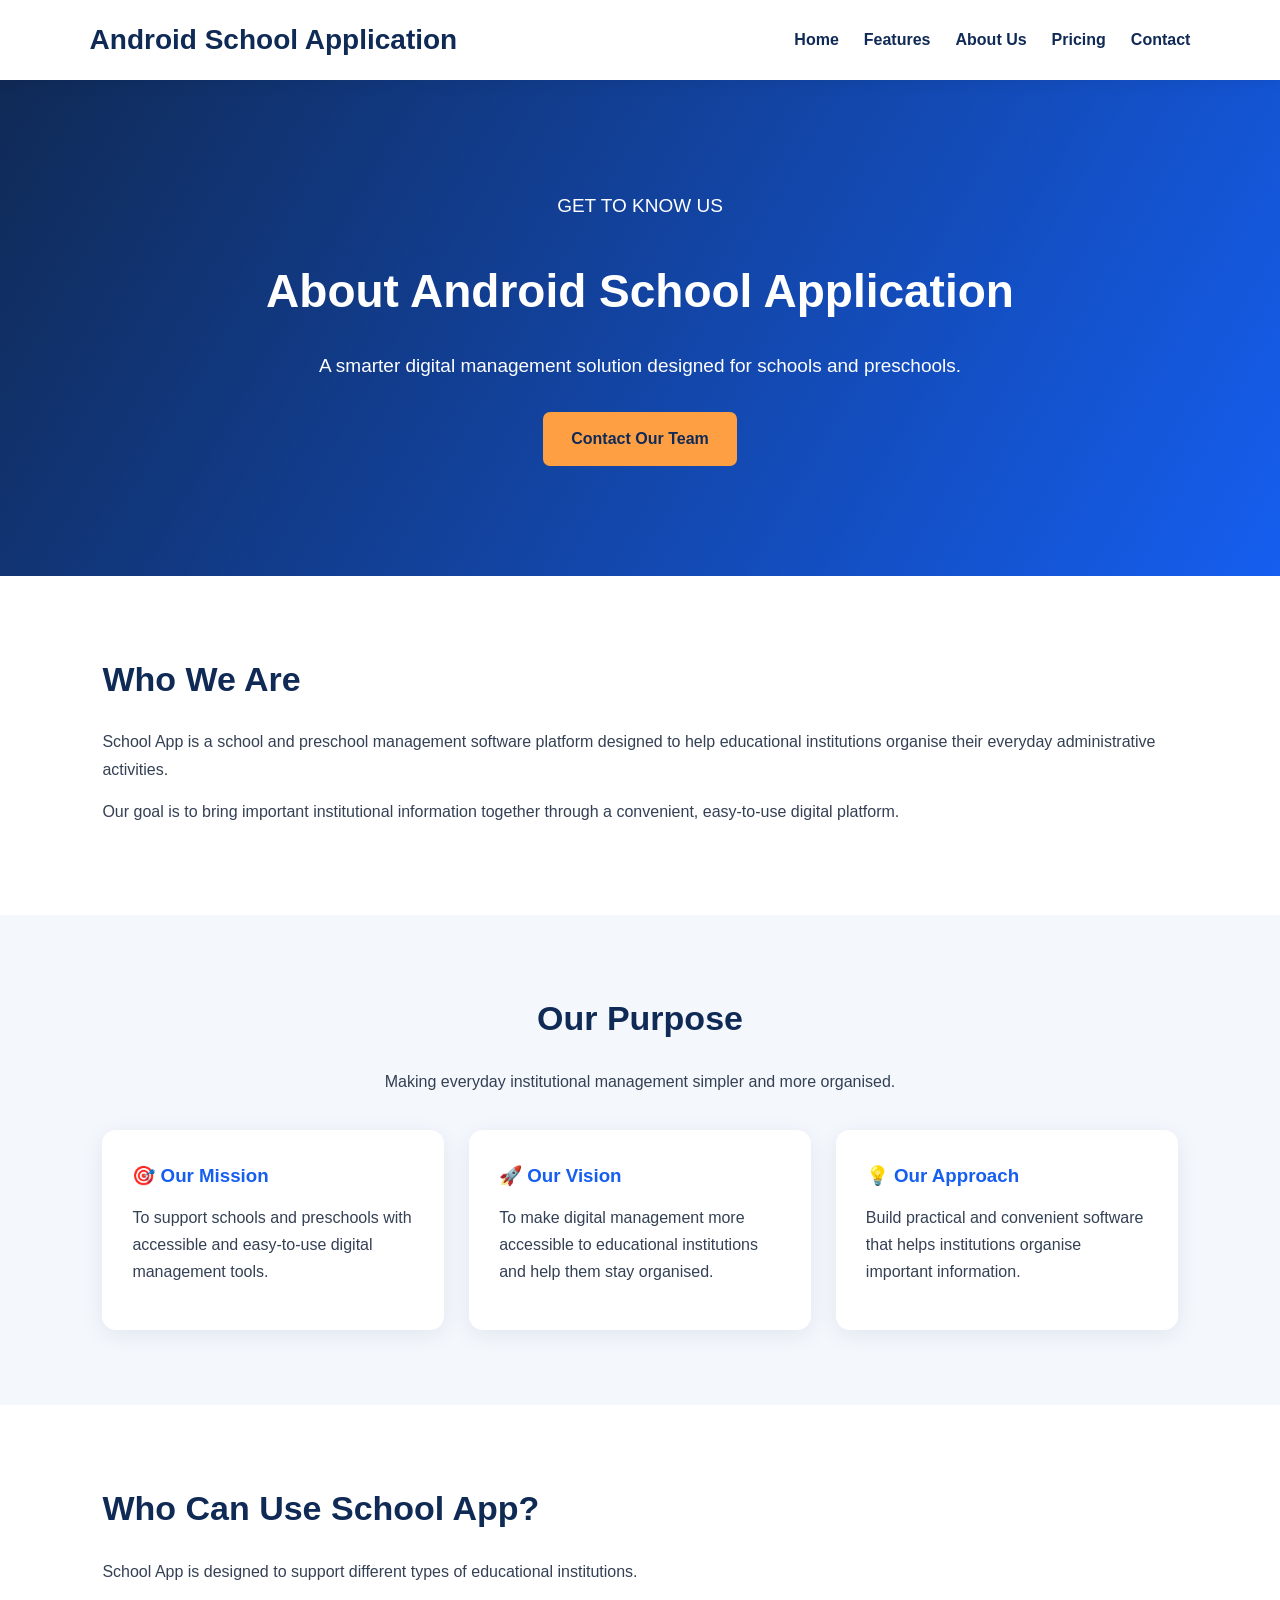
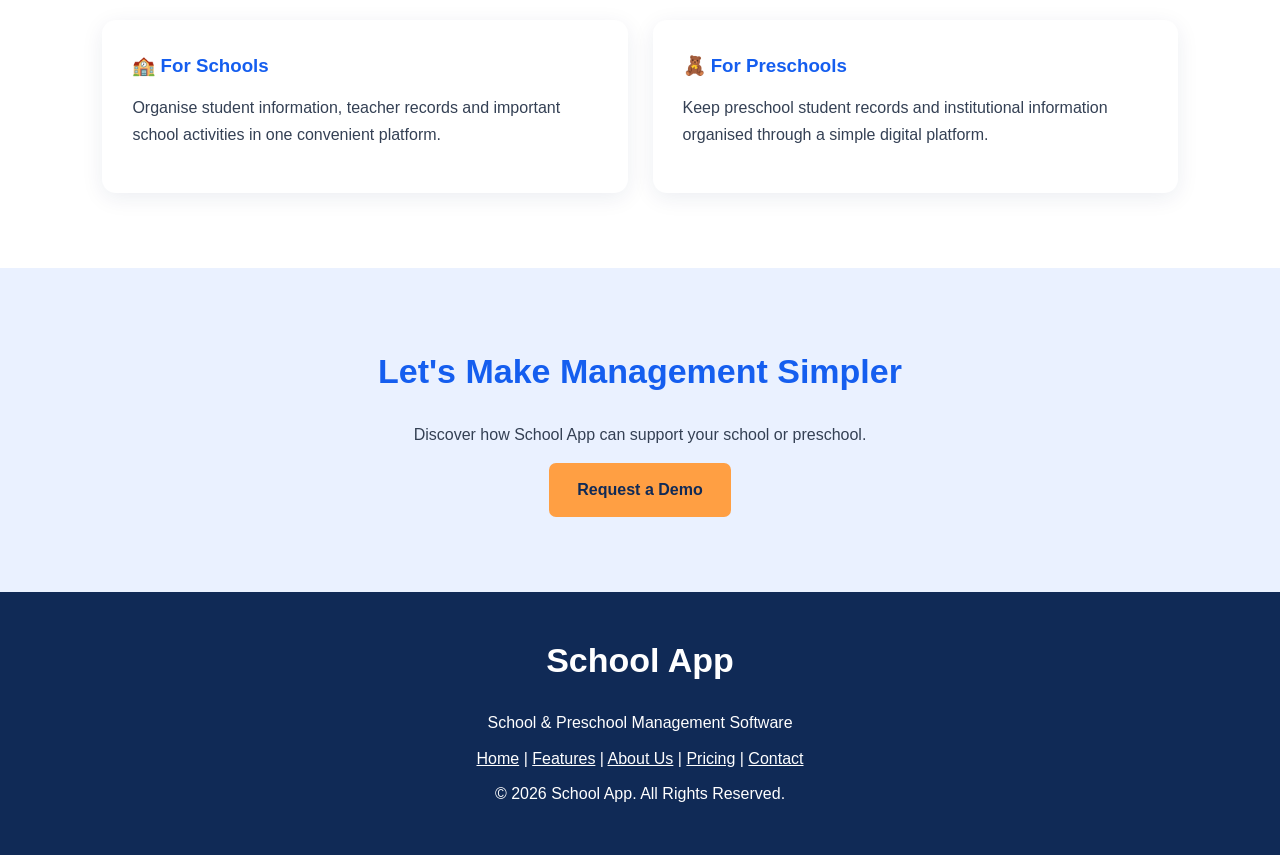
==== about.html @ 09b70927 "Add files via upload" ====
<!DOCTYPE html>
<html lang="en">
<head>
    <meta charset="UTF-8">
    <meta name="viewport" content="width=device-width, initial-scale=1.0">

    <title>About Us | Android School Application</title>

    <meta name="description" content="Learn about School App, a school and preschool management software platform.">

    <link rel="stylesheet" href="style.css">
</head>

<body>

<header>
    <h1> Android School Application</h1>

    <nav>
        <a href="index.html">Home</a>
        <a href="features.html">Features</a>
        <a href="about.html">About Us</a>
        <a href="pricing.html">Pricing</a>
        <a href="contact.html">Contact</a>
    </nav>
</header>

<main>

    <!-- HERO SECTION -->
    <section class="hero">
        <div class="container">

            <p style="color: #ffffff !important;">
                GET TO KNOW US
            </p>

            <h2 style="color: #ffffff !important;">
                About Android School Application
            </h2>

            <p style="color: #ffffff !important;">
                A smarter digital management solution
                designed for schools and preschools.
            </p>

            <a href="contact.html" class="btn">Contact Our Team</a>

        </div>
    </section>

    <!-- INTRODUCTION -->
    <section>
        <div class="container">

            <h2>Who We Are</h2>

            <p>
                School App is a school and preschool management
                software platform designed to help educational
                institutions organise their everyday administrative
                activities.
            </p>

            <p>
                Our goal is to bring important institutional
                information together through a convenient,
                easy-to-use digital platform.
            </p>

        </div>
    </section>

    <!-- MISSION AND VISION -->
    <section class="features">
        <div class="container">

            <h2>Our Purpose</h2>

            <p>
                Making everyday institutional management
                simpler and more organised.
            </p>

            <div class="card-container">

                <div class="card">
                    <h3>🎯 Our Mission</h3>

                    <p>
                        To support schools and preschools with
                        accessible and easy-to-use digital
                        management tools.
                    </p>
                </div>

                <div class="card">
                    <h3>🚀 Our Vision</h3>

                    <p>
                        To make digital management more accessible
                        to educational institutions and help them
                        stay organised.
                    </p>
                </div>

                <div class="card">
                    <h3>💡 Our Approach</h3>

                    <p>
                        Build practical and convenient software
                        that helps institutions organise
                        important information.
                    </p>
                </div>

            </div>

        </div>
    </section>

    <!-- WHO WE SERVE -->
    <section>
        <div class="container">

            <h2>Who Can Use School App?</h2>

            <p>
                School App is designed to support different
                types of educational institutions.
            </p>

            <div class="card-container">

                <div class="card">
                    <h3>🏫 For Schools</h3>

                    <p>
                        Organise student information, teacher
                        records and important school activities
                        in one convenient platform.
                    </p>
                </div>

                <div class="card">
                    <h3>🧸 For Preschools</h3>

                    <p>
                        Keep preschool student records and
                        institutional information organised
                        through a simple digital platform.
                    </p>
                </div>

            </div>

        </div>
    </section>

    <!-- CALL TO ACTION -->
    <section class="highlight">
        <div class="container">

            <h2>Let's Make Management Simpler</h2>

            <p>
                Discover how School App can support
                your school or preschool.
            </p>

            <a href="contact.html" class="btn">Request a Demo</a>

        </div>
    </section>

</main>

<!-- FOOTER -->
<footer>
    <h2 style="color: #ffffff;">School App</h2>

    <p>School & Preschool Management Software</p>

    <p>
        <a href="index.html" style="color: white;">Home</a> |
        <a href="features.html" style="color: white;">Features</a> |
        <a href="about.html" style="color: white;">About Us</a> |
        <a href="pricing.html" style="color: white;">Pricing</a> |
        <a href="contact.html" style="color: white;">Contact</a>
    </p>

    <p>© 2026 School App. All Rights Reserved.</p>
</footer>

</body>
</html>
---- style.css ----
/* SCHOOL APP - Professional Website Design */

:root {
    --primary: #155eef;
    --dark: #102a56;
    --light: #f4f7fc;
    --text: #344054;
    --white: #ffffff;
    --orange: #ff9f43;
}

* {
    margin: 0;
    padding: 0;
    box-sizing: border-box;
}

body {
    font-family: "Segoe UI", Arial, sans-serif;
    background: var(--white);
    color: var(--text);
    line-height: 1.7;
}

header {
    background: var(--white);
    padding: 16px 7%;
    display: flex;
    justify-content: space-between;
    align-items: center;
    flex-wrap: wrap;
    box-shadow: 0 3px 15px rgba(0,0,0,0.06);
    position: sticky;
    top: 0;
    z-index: 100;
}

header h1 {
    color: var(--dark);
    font-size: 28px;
    font-weight: 800;
}

nav {
    display: flex;
    gap: 25px;
    align-items: center;
    flex-wrap: wrap;
}

nav a {
    color: var(--dark);
    text-decoration: none;
    font-weight: 600;
    transition: 0.3s;
}

nav a:hover {
    color: var(--primary);
}

section {
    padding: 75px 8%;
}

h2 {
    color: var(--dark);
    font-size: 34px;
    margin-bottom: 20px;
}

p {
    margin-bottom: 15px;
}

.hero {
    background: linear-gradient(120deg, #102a56, #155eef);
    color: white;
    text-align: center;
    padding: 110px 8%;
}

.hero h2 {
    color: white;
    font-size: 46px;
    max-width: 850px;
    margin: 0 auto 20px;
}

.hero p {
    font-size: 19px;
    max-width: 750px;
    margin: 0 auto 30px;
}

.btn, button {
    display: inline-block;
    background: var(--orange);
    color: #102a56;
    padding: 13px 28px;
    border: none;
    border-radius: 7px;
    text-decoration: none;
    font-weight: 700;
    cursor: pointer;
    transition: 0.3s;
}

.btn:hover, button:hover {
    background: white;
    transform: translateY(-2px);
}

.container {
    max-width: 1150px;
    margin: auto;
}

.features {
    background: var(--light);
    text-align: center;
}

.card-container {
    display: grid;
    grid-template-columns: repeat(auto-fit, minmax(230px, 1fr));
    gap: 25px;
    margin-top: 35px;
}

.card {
    background: white;
    padding: 30px;
    border-radius: 14px;
    box-shadow: 0 5px 22px rgba(16,42,86,0.08);
    transition: 0.3s;
    text-align: left;
}

.card:hover {
    transform: translateY(-6px);
    box-shadow: 0 12px 28px rgba(16,42,86,0.13);
}

.card h3 {
    color: var(--primary);
    margin-bottom: 12px;
}

.highlight {
    background: #eaf1ff;
    text-align: center;
}

.highlight h2 {
    color: var(--primary);
}

form {
    max-width: 650px;
    margin: 30px auto;
    display: grid;
    gap: 15px;
}

input, textarea, select {
    width: 100%;
    padding: 14px;
    border: 1px solid #d0d5dd;
    border-radius: 7px;
    font: inherit;
}

textarea {
    min-height: 130px;
}

footer {
    background: var(--dark);
    color: white;
    padding: 40px 8%;
    text-align: center;
}

footer p {
    margin: 8px 0;
}

@media (max-width: 700px) {
    header {
        justify-content: center;
        gap: 15px;
    }

    nav {
        justify-content: center;
        gap: 12px 18px;
    }

    .hero {
        padding: 75px 6%;
    }

    .hero h2 {
        font-size: 32px;
    }

    section {
        padding: 50px 6%;
    }

    h2 {
        font-size: 28px;
    }
}




/* FEATURES PAGE HEADING */
body.features-page .hero h2 {
    color: #102a56 !important;
}

/* FEATURES PAGE PARAGRAPH */
body.features-page .hero p {
    color: #344054;
}

/* HOMEPAGE HERO HEADING */
body.features-page .hero h2 {
    color: #ffffff !important;
}
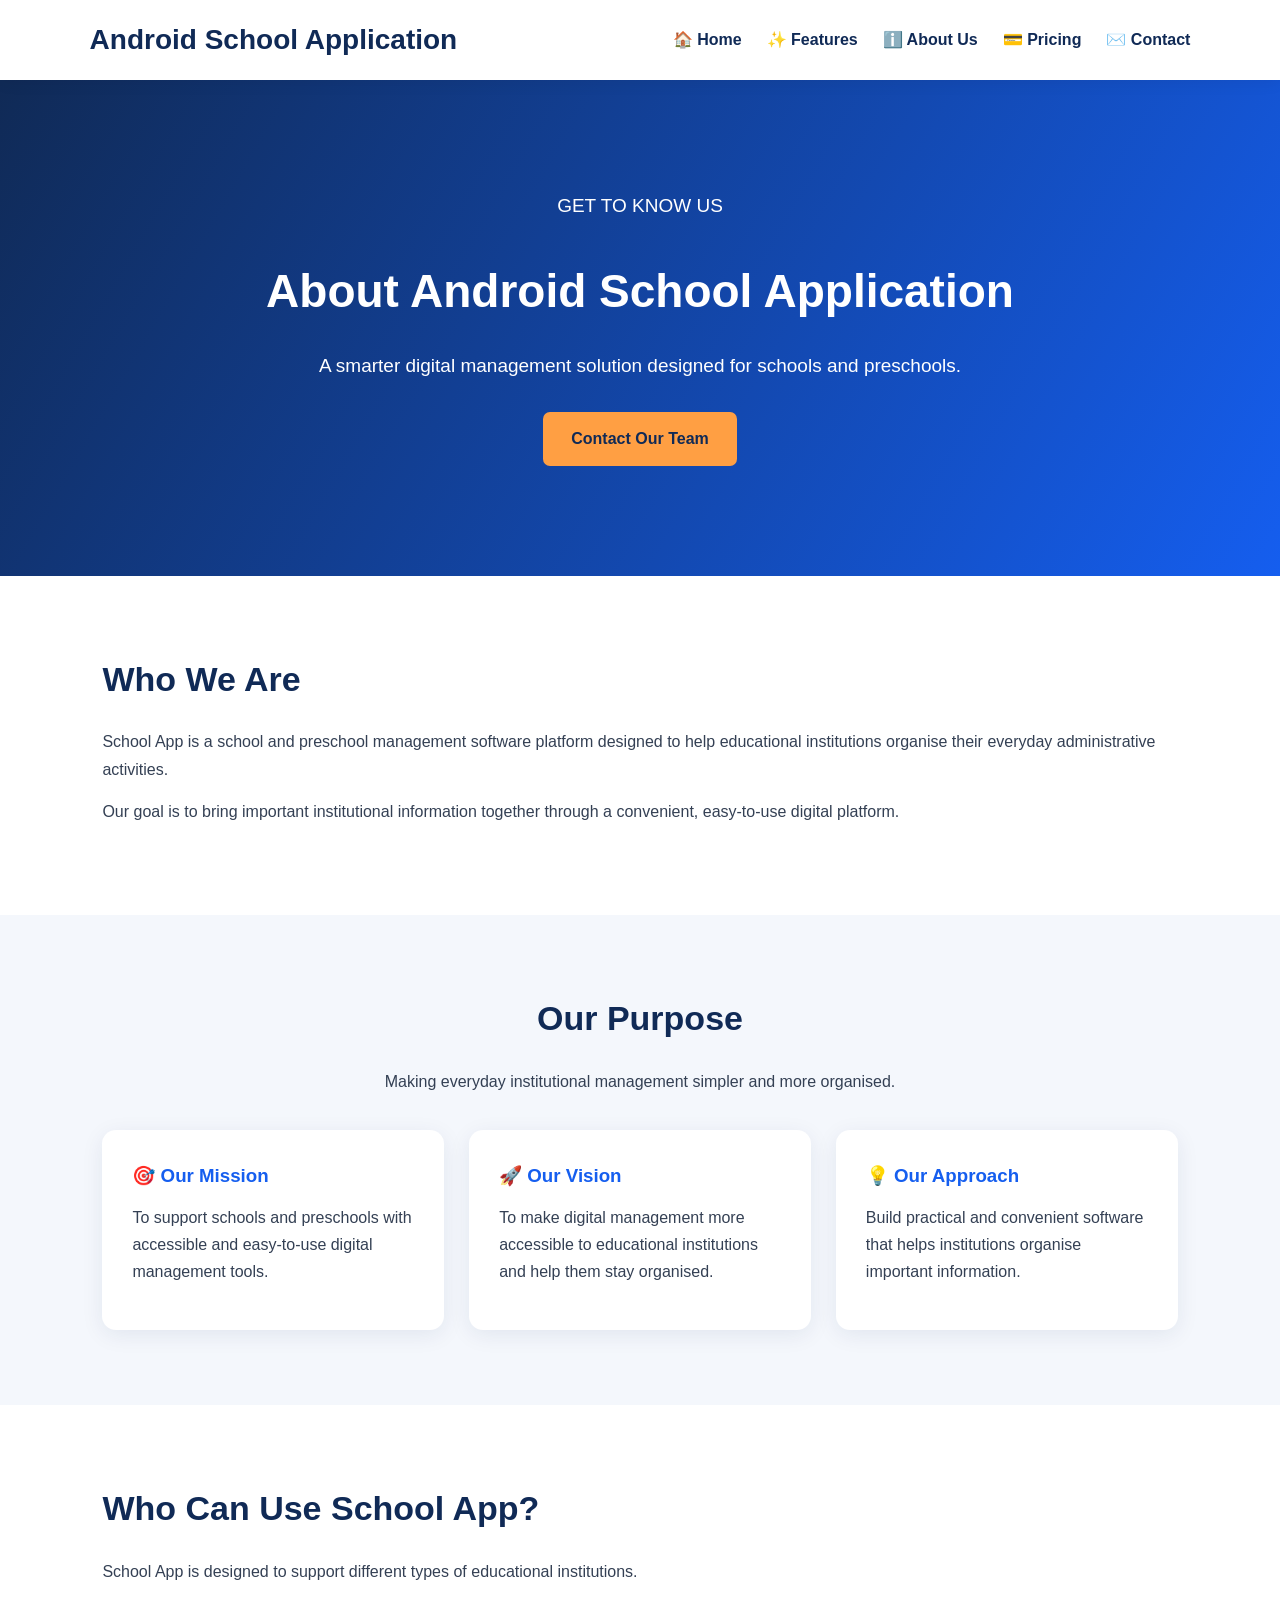
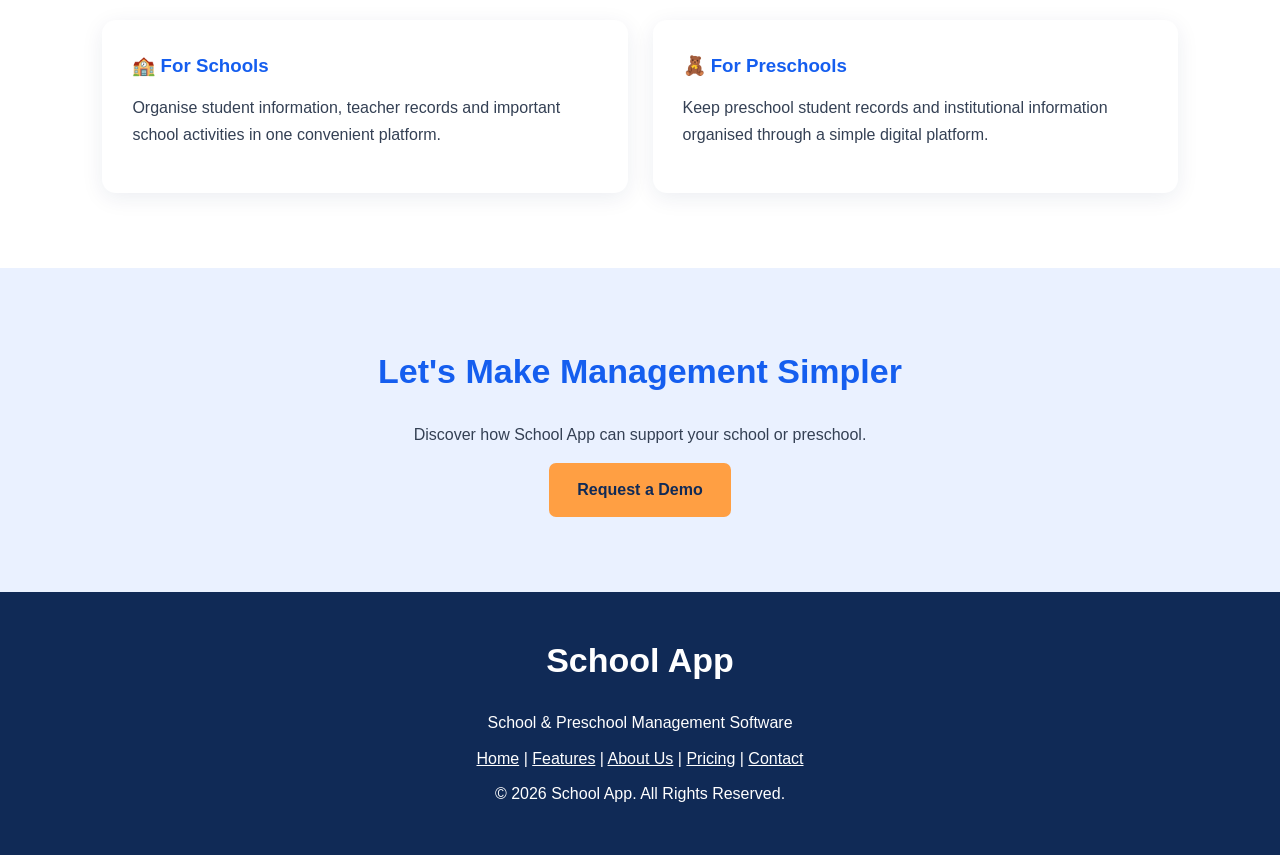
==== commit 74391b8a: "Add files via upload" ====
--- a/about.html
+++ b/about.html
@@ -16,14 +16,13 @@
 
 <header>
     <h1> Android School Application</h1>
-
-    <nav>
-        <a href="index.html">Home</a>
-        <a href="features.html">Features</a>
-        <a href="about.html">About Us</a>
-        <a href="pricing.html">Pricing</a>
-        <a href="contact.html">Contact</a>
-    </nav>
+<nav>
+    <a href="index.html"><span class="nav-icon">🏠</span> Home</a>
+    <a href="features.html"><span class="nav-icon">✨</span> Features</a>
+    <a href="about.html"><span class="nav-icon">ℹ️</span> About Us</a>
+    <a href="pricing.html"><span class="nav-icon">💳</span> Pricing</a>
+    <a href="contact.html"><span class="nav-icon">✉️</span> Contact</a>
+</nav>
 </header>
 
 <main>
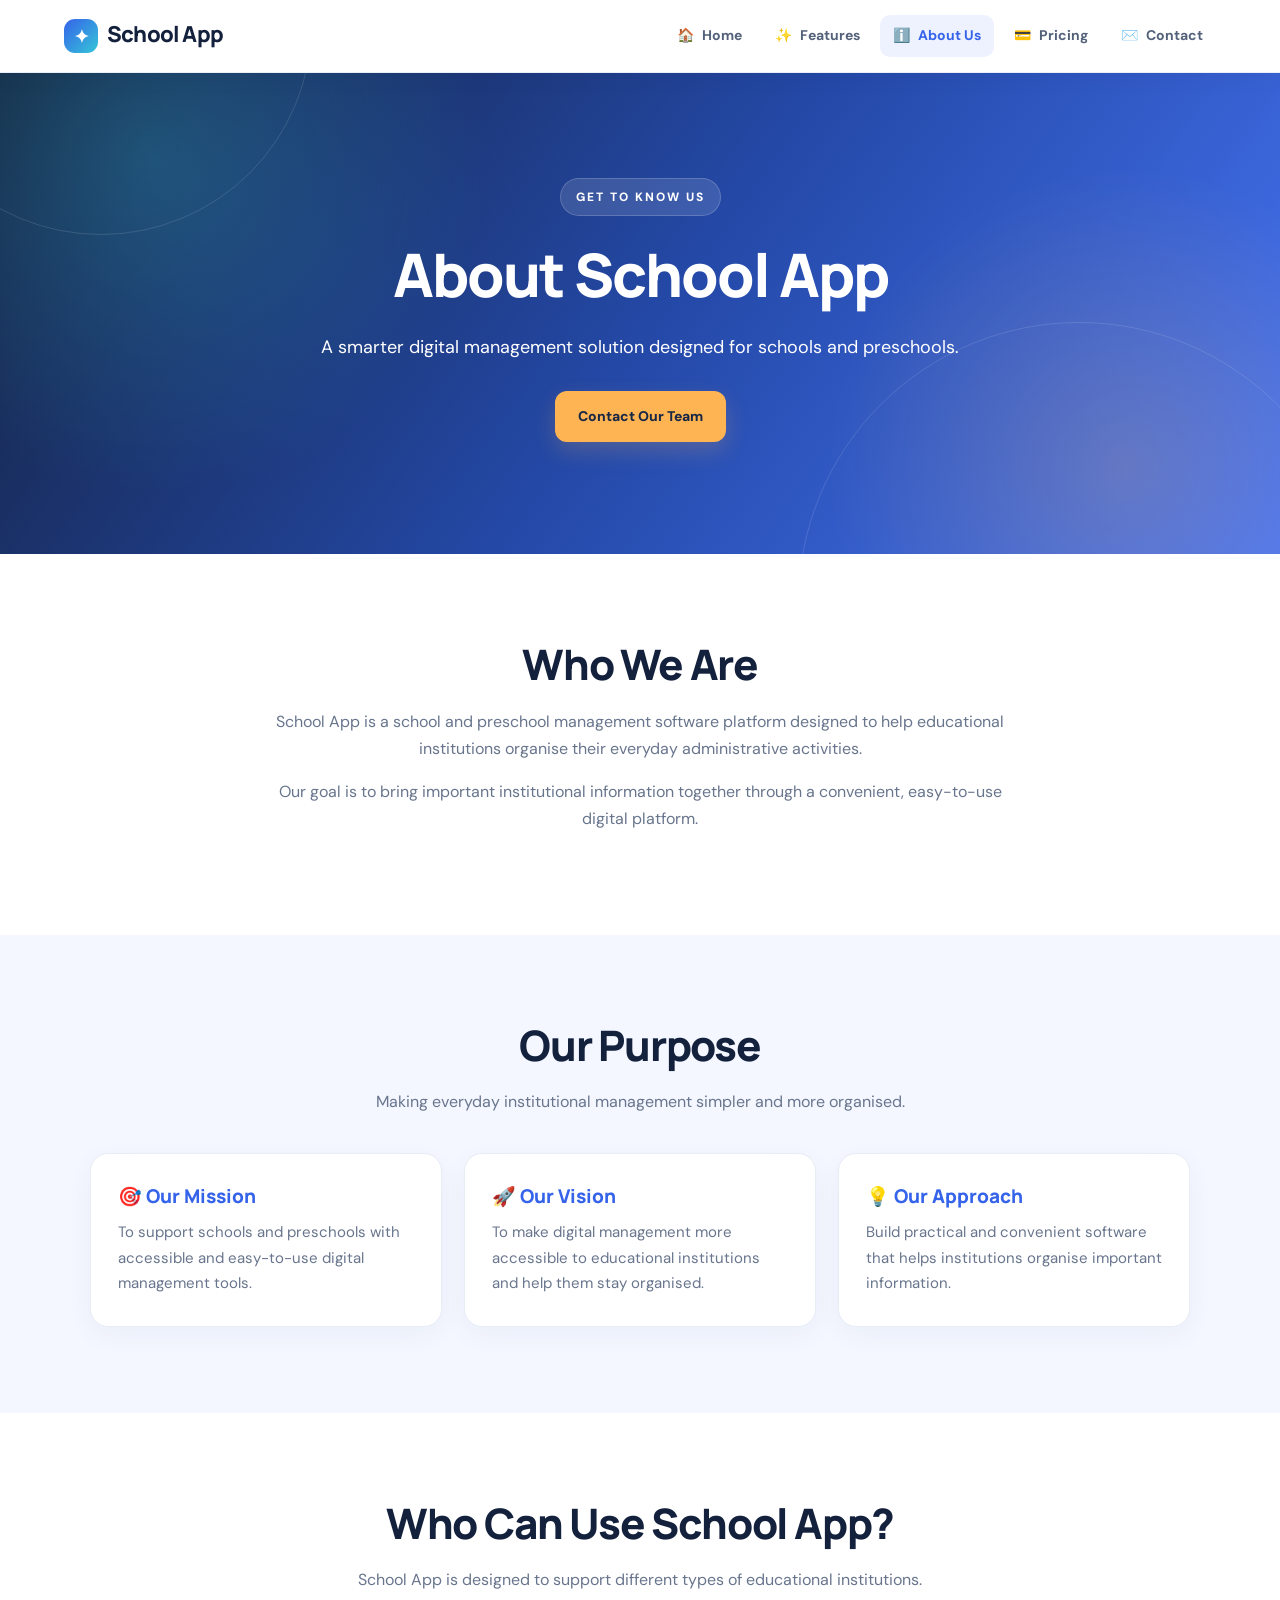
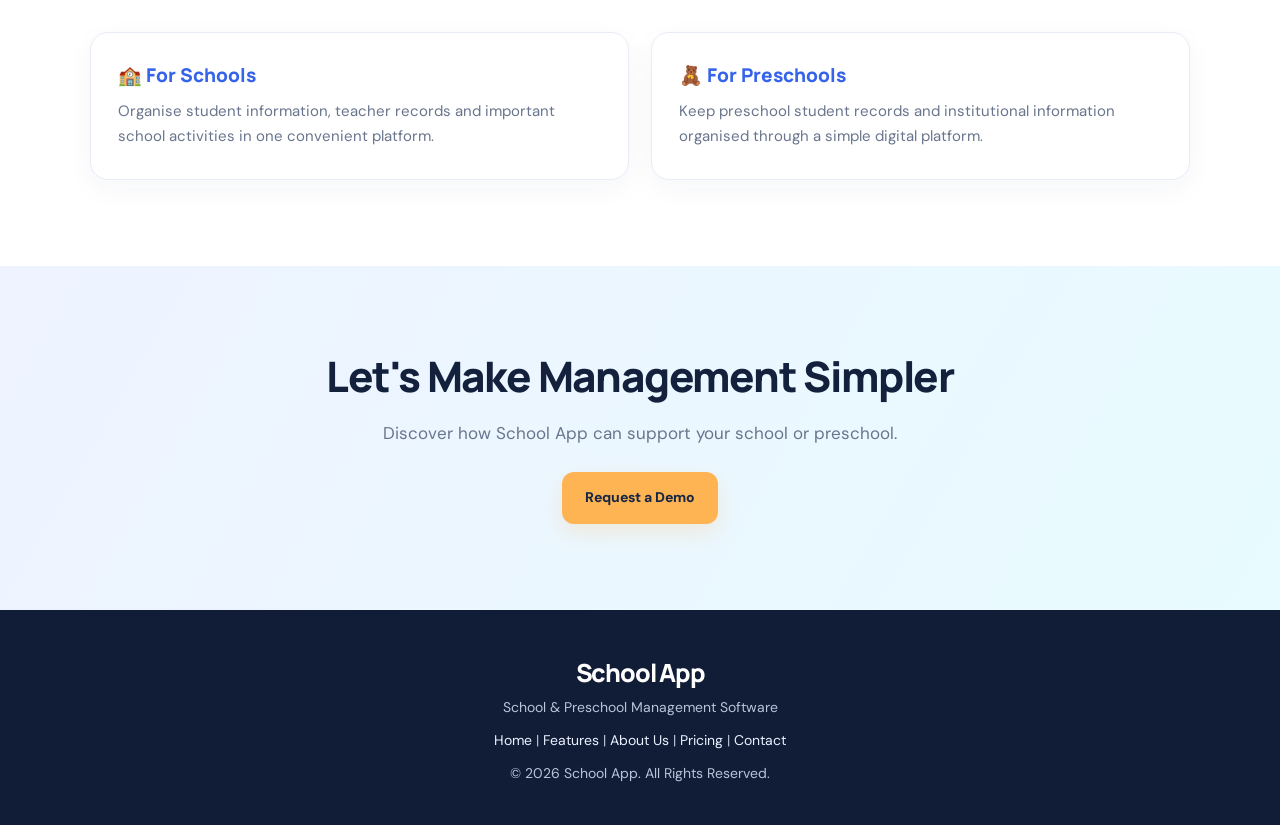
==== commit 6c123ba2: "Add files via upload" ====
--- a/about.html
+++ b/about.html
@@ -1,196 +1,212 @@
-
-<!DOCTYPE html>
-<html lang="en">
-<head>
-    <meta charset="UTF-8">
-    <meta name="viewport" content="width=device-width, initial-scale=1.0">
-
-    <title>About Us | Android School Application</title>
-
-    <meta name="description" content="Learn about School App, a school and preschool management software platform.">
-
-    <link rel="stylesheet" href="style.css">
-</head>
-
-<body>
-
-<header>
-    <h1> Android School Application</h1>
-<nav>
-    <a href="index.html"><span class="nav-icon">🏠</span> Home</a>
-    <a href="features.html"><span class="nav-icon">✨</span> Features</a>
-    <a href="about.html"><span class="nav-icon">ℹ️</span> About Us</a>
-    <a href="pricing.html"><span class="nav-icon">💳</span> Pricing</a>
-    <a href="contact.html"><span class="nav-icon">✉️</span> Contact</a>
-</nav>
-</header>
-
-<main>
-
-    <!-- HERO SECTION -->
-    <section class="hero">
-        <div class="container">
-
-            <p style="color: #ffffff !important;">
-                GET TO KNOW US
-            </p>
-
-            <h2 style="color: #ffffff !important;">
-                About Android School Application
-            </h2>
-
-            <p style="color: #ffffff !important;">
-                A smarter digital management solution
-                designed for schools and preschools.
-            </p>
-
-            <a href="contact.html" class="btn">Contact Our Team</a>
-
-        </div>
-    </section>
-
-    <!-- INTRODUCTION -->
-    <section>
-        <div class="container">
-
-            <h2>Who We Are</h2>
-
-            <p>
-                School App is a school and preschool management
-                software platform designed to help educational
-                institutions organise their everyday administrative
-                activities.
-            </p>
-
-            <p>
-                Our goal is to bring important institutional
-                information together through a convenient,
-                easy-to-use digital platform.
-            </p>
-
-        </div>
-    </section>
-
-    <!-- MISSION AND VISION -->
-    <section class="features">
-        <div class="container">
-
-            <h2>Our Purpose</h2>
-
-            <p>
-                Making everyday institutional management
-                simpler and more organised.
-            </p>
-
-            <div class="card-container">
-
-                <div class="card">
-                    <h3>🎯 Our Mission</h3>
-
-                    <p>
-                        To support schools and preschools with
-                        accessible and easy-to-use digital
-                        management tools.
-                    </p>
-                </div>
-
-                <div class="card">
-                    <h3>🚀 Our Vision</h3>
-
-                    <p>
-                        To make digital management more accessible
-                        to educational institutions and help them
-                        stay organised.
-                    </p>
-                </div>
-
-                <div class="card">
-                    <h3>💡 Our Approach</h3>
-
-                    <p>
-                        Build practical and convenient software
-                        that helps institutions organise
-                        important information.
-                    </p>
-                </div>
-
-            </div>
-
-        </div>
-    </section>
-
-    <!-- WHO WE SERVE -->
-    <section>
-        <div class="container">
-
-            <h2>Who Can Use School App?</h2>
-
-            <p>
-                School App is designed to support different
-                types of educational institutions.
-            </p>
-
-            <div class="card-container">
-
-                <div class="card">
-                    <h3>🏫 For Schools</h3>
-
-                    <p>
-                        Organise student information, teacher
-                        records and important school activities
-                        in one convenient platform.
-                    </p>
-                </div>
-
-                <div class="card">
-                    <h3>🧸 For Preschools</h3>
-
-                    <p>
-                        Keep preschool student records and
-                        institutional information organised
-                        through a simple digital platform.
-                    </p>
-                </div>
-
-            </div>
-
-        </div>
-    </section>
-
-    <!-- CALL TO ACTION -->
-    <section class="highlight">
-        <div class="container">
-
-            <h2>Let's Make Management Simpler</h2>
-
-            <p>
-                Discover how School App can support
-                your school or preschool.
-            </p>
-
-            <a href="contact.html" class="btn">Request a Demo</a>
-
-        </div>
-    </section>
-
-</main>
-
-<!-- FOOTER -->
-<footer>
-    <h2 style="color: #ffffff;">School App</h2>
-
-    <p>School & Preschool Management Software</p>
-
-    <p>
-        <a href="index.html" style="color: white;">Home</a> |
-        <a href="features.html" style="color: white;">Features</a> |
-        <a href="about.html" style="color: white;">About Us</a> |
-        <a href="pricing.html" style="color: white;">Pricing</a> |
-        <a href="contact.html" style="color: white;">Contact</a>
-    </p>
-
-    <p>© 2026 School App. All Rights Reserved.</p>
-</footer>
-
-</body>
-</html>
+
+<!DOCTYPE html>
+<html lang="en">
+<head>
+    <meta charset="UTF-8">
+    <meta name="viewport" content="width=device-width, initial-scale=1.0">
+
+    <title>About Us | School App</title>
+
+    <meta name="description" content="Learn about School App, a school and preschool management software platform.">
+
+    <link rel="stylesheet" href="style.css">
+</head>
+
+<body>
+
+<header>
+    <h1>School App</h1>
+<nav>
+    <a href="index.html"><span class="nav-icon">🏠</span> Home</a>
+    <a href="features.html"><span class="nav-icon">✨</span> Features</a>
+    <a href="about.html"><span class="nav-icon">ℹ️</span> About Us</a>
+    <a href="pricing.html"><span class="nav-icon">💳</span> Pricing</a>
+    <a href="contact.html"><span class="nav-icon">✉️</span> Contact</a>
+</nav>
+</header>
+
+<main>
+
+    <!-- HERO SECTION -->
+    <section class="hero">
+        <div class="container">
+
+            <p style="color: #ffffff !important;">
+                GET TO KNOW US
+            </p>
+
+            <h2 style="color: #ffffff !important;">
+                About School App
+            </h2>
+
+            <p style="color: #ffffff !important;">
+                A smarter digital management solution
+                designed for schools and preschools.
+            </p>
+
+            <a href="contact.html" class="btn">Contact Our Team</a>
+
+        </div>
+    </section>
+
+    <!-- INTRODUCTION -->
+    <section>
+        <div class="container">
+
+            <h2>Who We Are</h2>
+
+            <p>
+                School App is a school and preschool management
+                software platform designed to help educational
+                institutions organise their everyday administrative
+                activities.
+            </p>
+
+            <p>
+                Our goal is to bring important institutional
+                information together through a convenient,
+                easy-to-use digital platform.
+            </p>
+
+        </div>
+    </section>
+
+    <!-- MISSION AND VISION -->
+    <section class="features">
+        <div class="container">
+
+            <h2>Our Purpose</h2>
+
+            <p>
+                Making everyday institutional management
+                simpler and more organised.
+            </p>
+
+            <div class="card-container">
+
+                <div class="card">
+                    <h3>🎯 Our Mission</h3>
+
+                    <p>
+                        To support schools and preschools with
+                        accessible and easy-to-use digital
+                        management tools.
+                    </p>
+                </div>
+
+                <div class="card">
+                    <h3>🚀 Our Vision</h3>
+
+                    <p>
+                        To make digital management more accessible
+                        to educational institutions and help them
+                        stay organised.
+                    </p>
+                </div>
+
+                <div class="card">
+                    <h3>💡 Our Approach</h3>
+
+                    <p>
+                        Build practical and convenient software
+                        that helps institutions organise
+                        important information.
+                    </p>
+                </div>
+
+            </div>
+
+        </div>
+    </section>
+
+    <!-- WHO WE SERVE -->
+    <section>
+        <div class="container">
+
+            <h2>Who Can Use School App?</h2>
+
+            <p>
+                School App is designed to support different
+                types of educational institutions.
+            </p>
+
+            <div class="card-container">
+
+                <div class="card">
+                    <h3>🏫 For Schools</h3>
+
+                    <p>
+                        Organise student information, teacher
+                        records and important school activities
+                        in one convenient platform.
+                    </p>
+                </div>
+
+                <div class="card">
+                    <h3>🧸 For Preschools</h3>
+
+                    <p>
+                        Keep preschool student records and
+                        institutional information organised
+                        through a simple digital platform.
+                    </p>
+                </div>
+
+            </div>
+
+        </div>
+    </section>
+
+    <!-- CALL TO ACTION -->
+    <section class="highlight">
+        <div class="container">
+
+            <h2>Let's Make Management Simpler</h2>
+
+            <p>
+                Discover how School App can support
+                your school or preschool.
+            </p>
+
+            <a href="contact.html" class="btn">Request a Demo</a>
+
+        </div>
+    </section>
+
+</main>
+
+<!-- FOOTER -->
+<footer>
+    <h2 style="color: #ffffff;">School App</h2>
+
+    <p>School & Preschool Management Software</p>
+
+    <p>
+        <a href="index.html" style="color: white;">Home</a> |
+        <a href="features.html" style="color: white;">Features</a> |
+        <a href="about.html" style="color: white;">About Us</a> |
+        <a href="pricing.html" style="color: white;">Pricing</a> |
+        <a href="contact.html" style="color: white;">Contact</a>
+    </p>
+
+    <p>© 2026 School App. All Rights Reserved.</p>
+</footer>
+
+
+<script>
+// Highlight the current page and gently reveal content as visitors scroll.
+document.querySelectorAll('nav a').forEach(link => {
+  if (link.getAttribute('href') === location.pathname.split('/').pop()) link.classList.add('active');
+});
+const revealItems = document.querySelectorAll('main section, .card');
+revealItems.forEach(item => item.classList.add('reveal'));
+if ('IntersectionObserver' in window) {
+  const observer = new IntersectionObserver(entries => {
+    entries.forEach(entry => { if (entry.isIntersecting) { entry.target.classList.add('visible'); observer.unobserve(entry.target); } });
+  }, { threshold: 0.08 });
+  revealItems.forEach(item => observer.observe(item));
+} else { revealItems.forEach(item => item.classList.add('visible')); }
+</script>
+
+</body>
+</html>
--- a/style.css
+++ b/style.css
@@ -1,234 +1,5 @@
-
-/* SCHOOL APP - Professional Website Design */
-
-:root {
-    --primary: #155eef;
-    --dark: #102a56;
-    --light: #f4f7fc;
-    --text: #344054;
-    --white: #ffffff;
-    --orange: #ff9f43;
-}
-
-* {
-    margin: 0;
-    padding: 0;
-    box-sizing: border-box;
-}
-
-body {
-    font-family: "Segoe UI", Arial, sans-serif;
-    background: var(--white);
-    color: var(--text);
-    line-height: 1.7;
-}
-
-header {
-    background: var(--white);
-    padding: 16px 7%;
-    display: flex;
-    justify-content: space-between;
-    align-items: center;
-    flex-wrap: wrap;
-    box-shadow: 0 3px 15px rgba(0,0,0,0.06);
-    position: sticky;
-    top: 0;
-    z-index: 100;
-}
-
-header h1 {
-    color: var(--dark);
-    font-size: 28px;
-    font-weight: 800;
-}
-
-nav {
-    display: flex;
-    gap: 25px;
-    align-items: center;
-    flex-wrap: wrap;
-}
-
-nav a {
-    color: var(--dark);
-    text-decoration: none;
-    font-weight: 600;
-    transition: 0.3s;
-}
-
-nav a:hover {
-    color: var(--primary);
-}
-
-section {
-    padding: 75px 8%;
-}
-
-h2 {
-    color: var(--dark);
-    font-size: 34px;
-    margin-bottom: 20px;
-}
-
-p {
-    margin-bottom: 15px;
-}
-
-.hero {
-    background: linear-gradient(120deg, #102a56, #155eef);
-    color: white;
-    text-align: center;
-    padding: 110px 8%;
-}
-
-.hero h2 {
-    color: white;
-    font-size: 46px;
-    max-width: 850px;
-    margin: 0 auto 20px;
-}
-
-.hero p {
-    font-size: 19px;
-    max-width: 750px;
-    margin: 0 auto 30px;
-}
-
-.btn, button {
-    display: inline-block;
-    background: var(--orange);
-    color: #102a56;
-    padding: 13px 28px;
-    border: none;
-    border-radius: 7px;
-    text-decoration: none;
-    font-weight: 700;
-    cursor: pointer;
-    transition: 0.3s;
-}
-
-.btn:hover, button:hover {
-    background: white;
-    transform: translateY(-2px);
-}
-
-.container {
-    max-width: 1150px;
-    margin: auto;
-}
-
-.features {
-    background: var(--light);
-    text-align: center;
-}
-
-.card-container {
-    display: grid;
-    grid-template-columns: repeat(auto-fit, minmax(230px, 1fr));
-    gap: 25px;
-    margin-top: 35px;
-}
-
-.card {
-    background: white;
-    padding: 30px;
-    border-radius: 14px;
-    box-shadow: 0 5px 22px rgba(16,42,86,0.08);
-    transition: 0.3s;
-    text-align: left;
-}
-
-.card:hover {
-    transform: translateY(-6px);
-    box-shadow: 0 12px 28px rgba(16,42,86,0.13);
-}
-
-.card h3 {
-    color: var(--primary);
-    margin-bottom: 12px;
-}
-
-.highlight {
-    background: #eaf1ff;
-    text-align: center;
-}
-
-.highlight h2 {
-    color: var(--primary);
-}
-
-form {
-    max-width: 650px;
-    margin: 30px auto;
-    display: grid;
-    gap: 15px;
-}
-
-input, textarea, select {
-    width: 100%;
-    padding: 14px;
-    border: 1px solid #d0d5dd;
-    border-radius: 7px;
-    font: inherit;
-}
-
-textarea {
-    min-height: 130px;
-}
-
-footer {
-    background: var(--dark);
-    color: white;
-    padding: 40px 8%;
-    text-align: center;
-}
-
-footer p {
-    margin: 8px 0;
-}
-
-@media (max-width: 700px) {
-    header {
-        justify-content: center;
-        gap: 15px;
-    }
-
-    nav {
-        justify-content: center;
-        gap: 12px 18px;
-    }
-
-    .hero {
-        padding: 75px 6%;
-    }
-
-    .hero h2 {
-        font-size: 32px;
-    }
-
-    section {
-        padding: 50px 6%;
-    }
-
-    h2 {
-        font-size: 28px;
-    }
-}
-
-
-
-
-/* FEATURES PAGE HEADING */
-body.features-page .hero h2 {
-    color: #102a56 !important;
-}
-
-/* FEATURES PAGE PARAGRAPH */
-body.features-page .hero p {
-    color: #344054;
-}
-
-/* HOMEPAGE HERO HEADING */
-body.features-page .hero h2 {
-    color: #ffffff !important;
-}
+@import url('https://fonts.googleapis.com/css2?family=DM+Sans:wght@400;500;600;700;800&family=Manrope:wght@500;600;700;800&display=swap');
+:root{--navy:#14213d;--blue:#3563e9;--blue2:#5b7cfa;--cyan:#35c6d8;--ink:#26334d;--muted:#68758d;--pale:#f4f7ff;--line:#e7ecf5;--white:#fff;--orange:#ffb454;--shadow:0 18px 55px rgba(32,57,112,.10)}
+*{margin:0;padding:0;box-sizing:border-box}html{scroll-behavior:smooth}body{font-family:'DM Sans',Arial,sans-serif;color:var(--ink);background:#fff;line-height:1.7;overflow-x:hidden}a{color:inherit}header{position:sticky;top:0;z-index:1000;display:flex;align-items:center;justify-content:space-between;gap:24px;padding:15px max(5%,calc((100% - 1200px)/2));background:rgba(255,255,255,.94);backdrop-filter:blur(16px);border-bottom:1px solid rgba(231,236,245,.85);box-shadow:0 5px 25px rgba(20,33,61,.045)}header h1{font:800 22px 'Manrope',sans-serif;color:var(--navy);letter-spacing:-.8px;white-space:nowrap}header h1:before{content:'✦';display:inline-grid;place-items:center;width:34px;height:34px;margin-right:9px;border-radius:11px;color:white;background:linear-gradient(135deg,var(--blue),var(--cyan));font-size:18px;vertical-align:middle}nav{display:flex;align-items:center;gap:7px;flex-wrap:wrap}nav a{font-size:14px;font-weight:700;text-decoration:none;color:#53617a;padding:9px 13px;border-radius:10px;transition:.25s}nav a:hover,nav a.active{background:#eef2ff;color:var(--blue)}.nav-icon{margin-right:5px}section{padding:86px 7%}.container{max-width:1160px;margin:auto}h2{font:800 clamp(28px,4vw,42px)/1.18 'Manrope',sans-serif;color:var(--navy);letter-spacing:-1.2px;margin-bottom:18px}h3{font:800 19px 'Manrope',sans-serif;color:var(--navy);margin-bottom:11px}p{color:var(--muted);margin-bottom:16px}.hero{position:relative;isolation:isolate;overflow:hidden;text-align:center;color:white;padding:105px 7% 112px;background:radial-gradient(circle at 12% 18%,rgba(53,198,216,.26),transparent 28%),radial-gradient(circle at 88% 82%,rgba(255,180,84,.2),transparent 25%),linear-gradient(125deg,#14213d 0%,#2449a8 52%,#4775f5 100%)}.hero:before,.hero:after{content:'';position:absolute;z-index:-1;border:1px solid rgba(255,255,255,.12);border-radius:50%;width:420px;height:420px}.hero:before{top:-260px;left:-110px}.hero:after{bottom:-330px;right:-80px;width:560px;height:560px}.hero .container{max-width:900px}.hero p{color:rgba(255,255,255,.83);font-size:18px;max-width:740px;margin:0 auto 28px}.hero p:first-child{display:inline-block;color:#d9faff;font-size:12px;font-weight:800;letter-spacing:2px;text-transform:uppercase;background:rgba(255,255,255,.12);border:1px solid rgba(255,255,255,.18);padding:8px 15px;border-radius:30px;margin-bottom:23px}.hero h2{color:#fff;font-size:clamp(36px,5.7vw,60px);max-width:850px;margin:0 auto 22px;letter-spacing:-2px}.btn,button{display:inline-flex;align-items:center;justify-content:center;gap:8px;background:var(--orange);color:#182744;padding:14px 23px;border:0;border-radius:12px;text-decoration:none;font-weight:800;font-size:14px;box-shadow:0 9px 22px rgba(255,180,84,.2);cursor:pointer;transition:transform .25s,box-shadow .25s,background .25s}.btn:hover,button:hover{transform:translateY(-3px);background:#ffc477;box-shadow:0 13px 26px rgba(255,180,84,.3)}.hero .btn+ .btn{margin-left:10px;background:rgba(255,255,255,.12);color:#fff;border:1px solid rgba(255,255,255,.3);box-shadow:none}.hero .btn+.btn:hover{background:#fff;color:var(--blue)}.features{background:var(--pale);text-align:center}.features .container>p,.container>p{max-width:760px}.features .container>p{margin-left:auto;margin-right:auto}.card-container{display:grid;grid-template-columns:repeat(auto-fit,minmax(235px,1fr));gap:22px;margin-top:38px;text-align:left}.card{position:relative;background:white;padding:29px 27px;border:1px solid var(--line);border-radius:18px;box-shadow:0 8px 28px rgba(32,57,112,.045);transition:transform .28s,box-shadow .28s,border-color .28s;overflow:hidden}.card:before{content:'';position:absolute;left:0;top:0;width:100%;height:4px;background:linear-gradient(90deg,var(--blue),var(--cyan));opacity:0;transition:.25s}.card:hover{transform:translateY(-7px);box-shadow:var(--shadow);border-color:#d8e1ff}.card:hover:before{opacity:1}.card h3{color:var(--blue)}.card p{font-size:15px;margin-bottom:0}.card ul{padding-left:20px;color:var(--muted);margin:14px 0 22px}.card li{padding:4px 0}.highlight{position:relative;overflow:hidden;text-align:center;background:linear-gradient(120deg,#eef3ff,#e8fbff)}.highlight h2{color:var(--navy)}.highlight .container{max-width:800px}.highlight p{font-size:17px}.highlight .btn{margin-top:8px}form{max-width:700px;margin:35px auto 0;padding:34px;background:white;border:1px solid var(--line);border-radius:20px;box-shadow:var(--shadow);display:grid;gap:10px;text-align:left}label{font-size:14px;font-weight:700;color:var(--navy);margin-top:7px}input,textarea,select{width:100%;padding:14px 15px;border:1px solid #dce3ef;border-radius:11px;background:#fbfcff;color:var(--ink);font:inherit;outline:none;transition:.2s}input:focus,textarea:focus,select:focus{border-color:var(--blue2);box-shadow:0 0 0 4px rgba(91,124,250,.12);background:white}textarea{min-height:140px;resize:vertical}form button{margin-top:10px;justify-self:start}.note{font-size:12px;margin:8px 0 0}.container>h2{text-align:inherit}section:not(.hero) .container>h2{text-align:center}section:not(.hero) .container>p{text-align:center;margin-left:auto;margin-right:auto}footer{background:#111d36;color:#fff;text-align:center;padding:48px 7% 30px}footer h2{color:white!important;font-size:25px;margin-bottom:8px}footer p{color:#b8c4da;margin:9px 0;font-size:14px}footer a{color:#eaf0ff!important;text-decoration:none}footer a:hover{color:#72e1ed!important}.reveal{opacity:0;transform:translateY(22px);transition:opacity .65s ease,transform .65s ease}.reveal.visible{opacity:1;transform:none}body.features-page .hero h2{color:white!important}body.features-page .hero p{color:rgba(255,255,255,.85)}.note{line-height:1.5}
+@media(max-width:800px){header{padding:13px 5%;flex-direction:column;gap:10px}header h1{font-size:20px}nav{justify-content:center;gap:3px}nav a{padding:8px 9px;font-size:13px}.hero{padding:78px 6% 84px}.hero h2{letter-spacing:-1.2px}.hero p{font-size:16px}section{padding:65px 6%}.card-container{gap:15px}.card{padding:24px}form{padding:24px}}@media(max-width:480px){nav a{font-size:12px;padding:7px 8px}.nav-icon{display:none}.hero .btn{margin:5px 3px}.hero .btn+.btn{margin-left:3px}.hero h2{font-size:35px}section{padding:54px 5%}form{padding:20px}}
+@media(prefers-reduced-motion:reduce){*,*:before,*:after{scroll-behavior:auto!important;transition:none!important}.reveal{opacity:1;transform:none}}
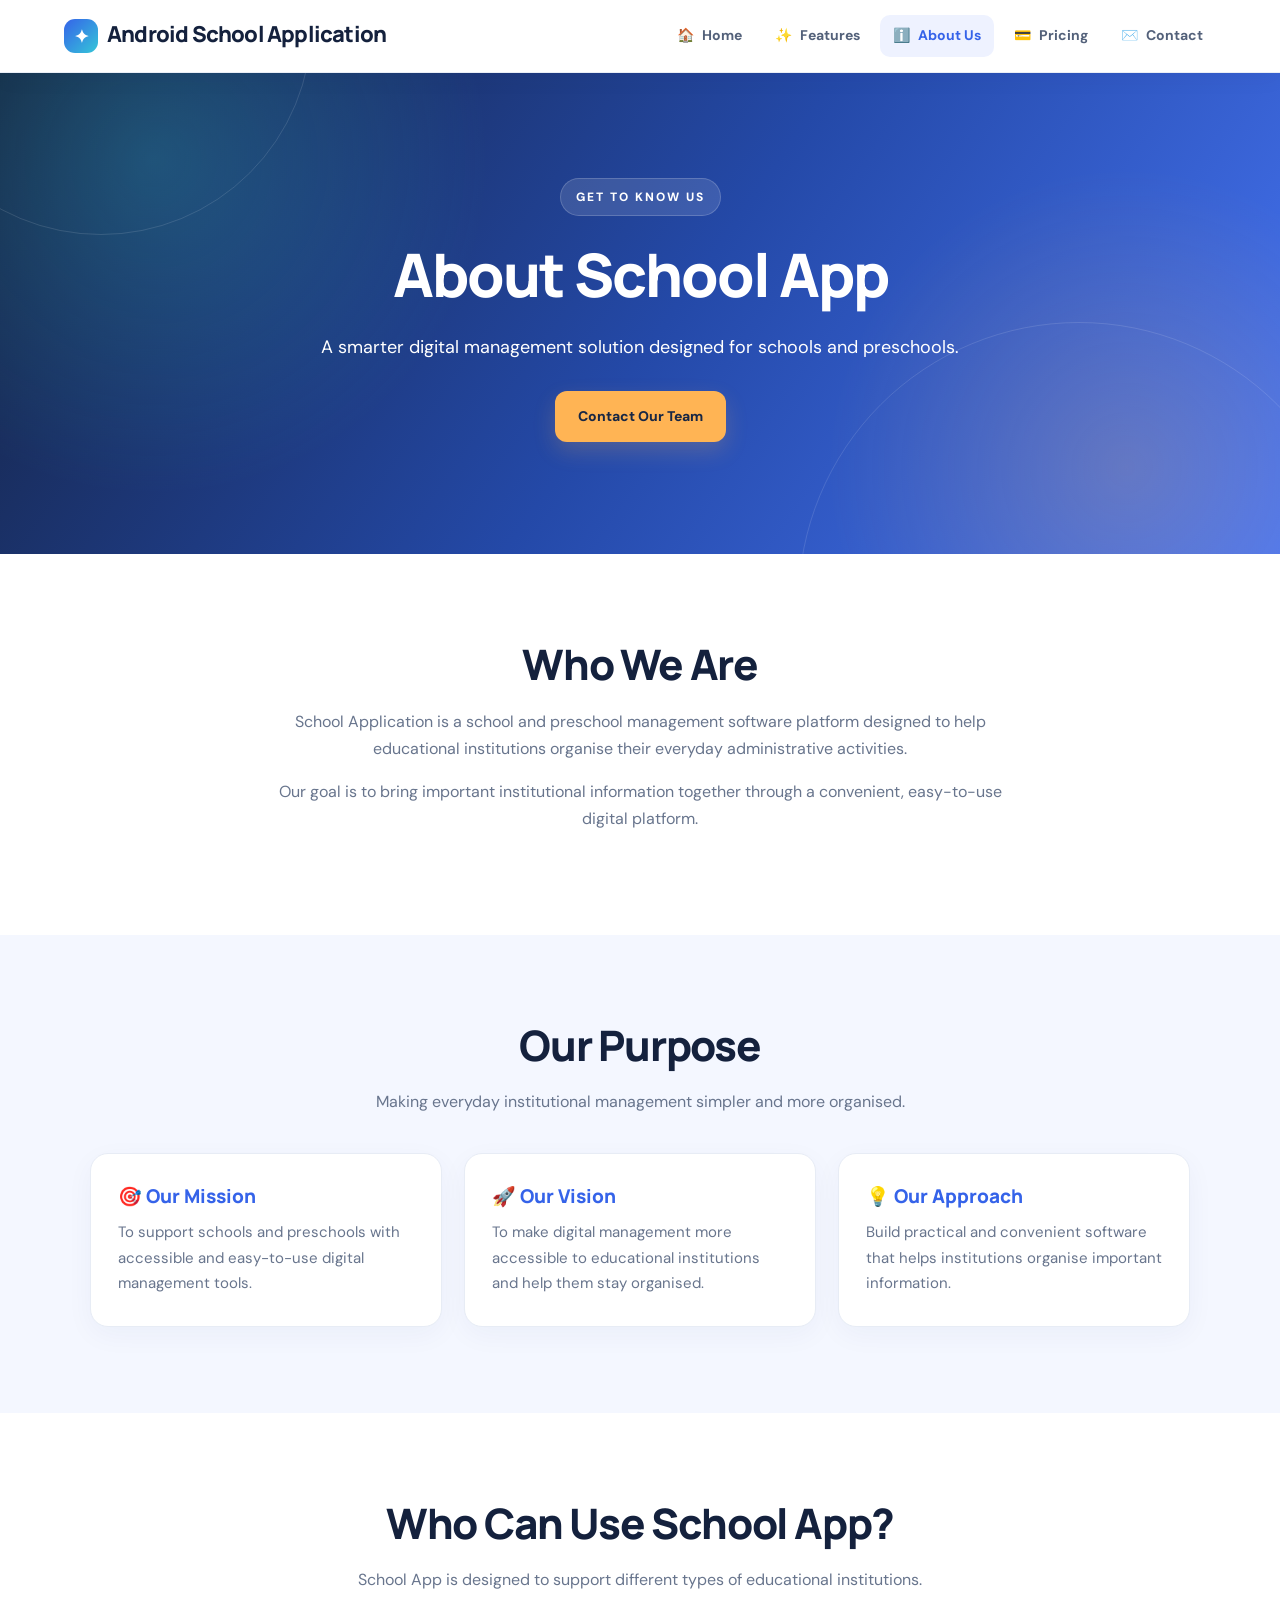
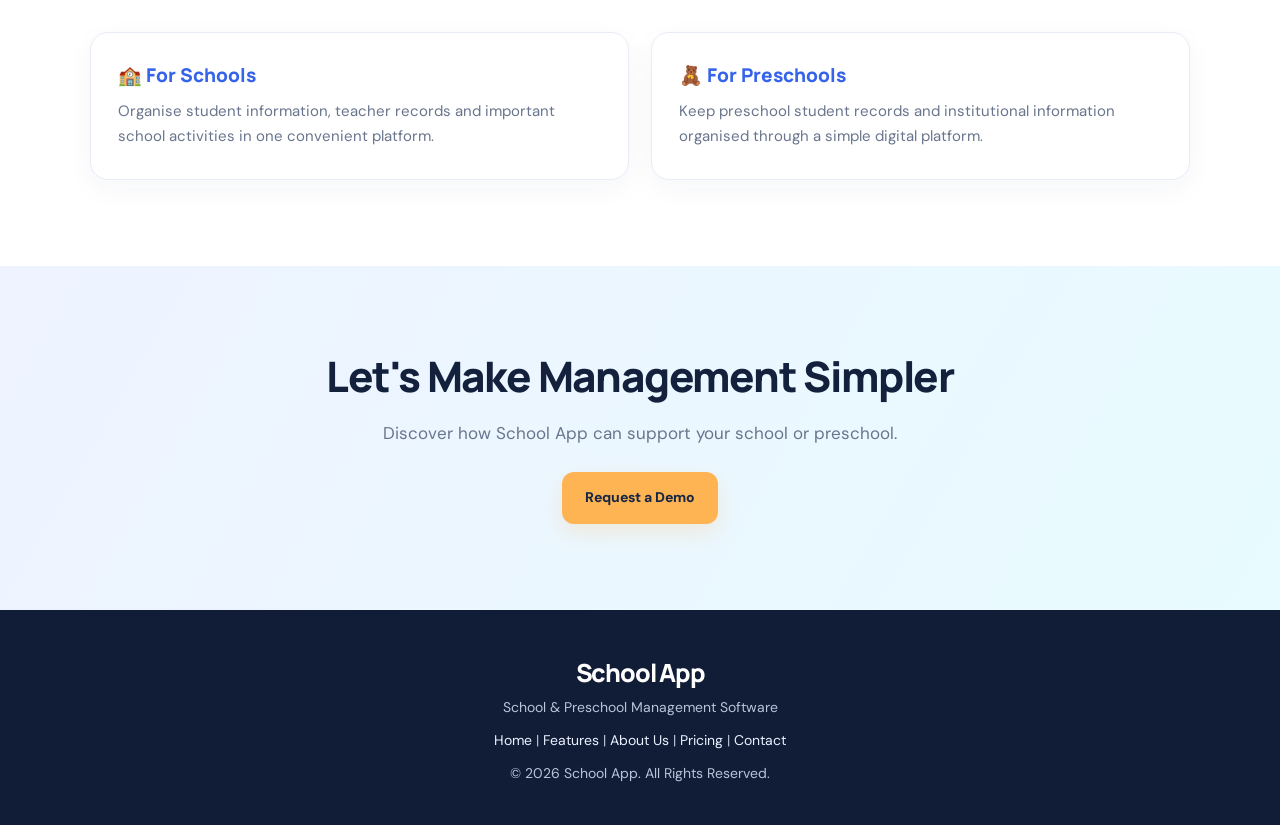
==== commit f08141b7: "Add files via upload" ====
--- a/about.html
+++ b/about.html
@@ -5,7 +5,7 @@
     <meta charset="UTF-8">
     <meta name="viewport" content="width=device-width, initial-scale=1.0">
 
-    <title>About Us | School App</title>
+    <title>About Us | Android School Application</title>
 
     <meta name="description" content="Learn about School App, a school and preschool management software platform.">
 
@@ -15,7 +15,7 @@
 <body>
 
 <header>
-    <h1>School App</h1>
+    <h1>Android School Application</h1>
 <nav>
     <a href="index.html"><span class="nav-icon">🏠</span> Home</a>
     <a href="features.html"><span class="nav-icon">✨</span> Features</a>
@@ -56,7 +56,7 @@
             <h2>Who We Are</h2>
 
             <p>
-                School App is a school and preschool management
+                School Application is a school and preschool management
                 software platform designed to help educational
                 institutions organise their everyday administrative
                 activities.
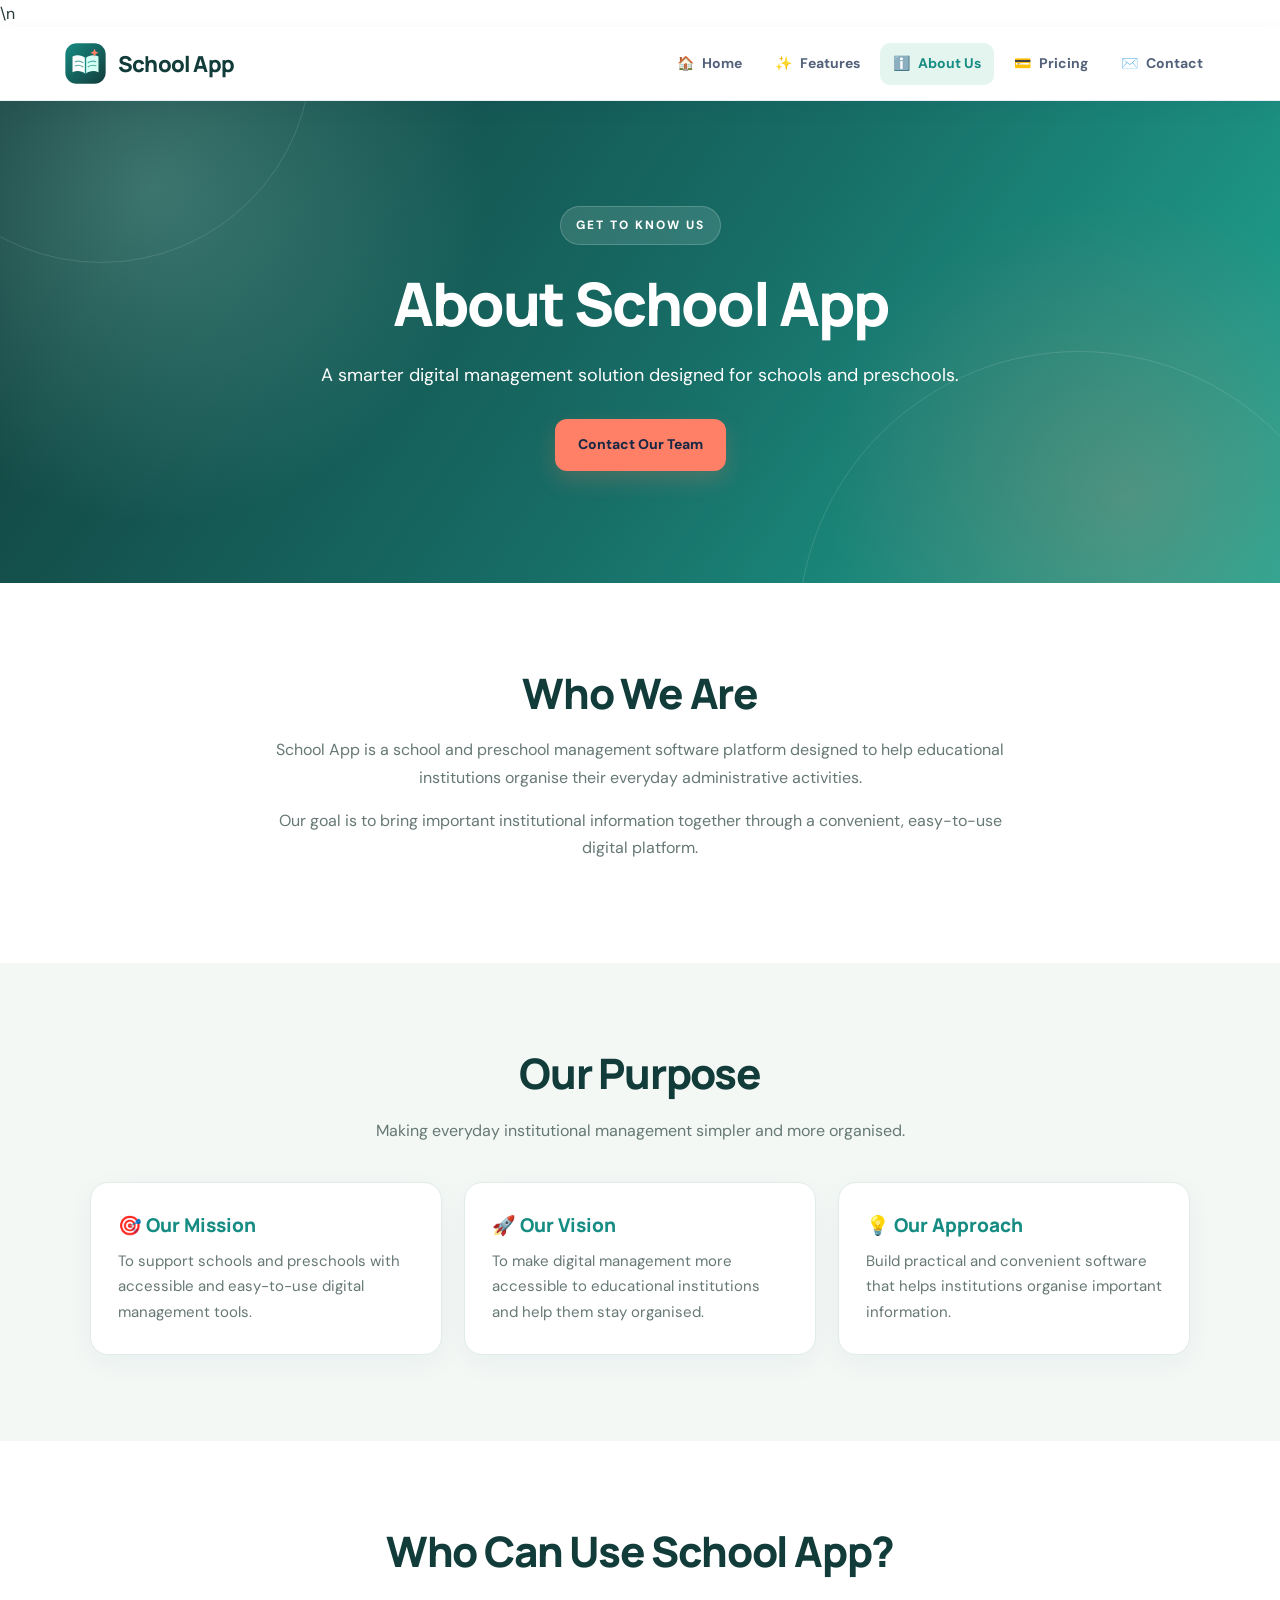
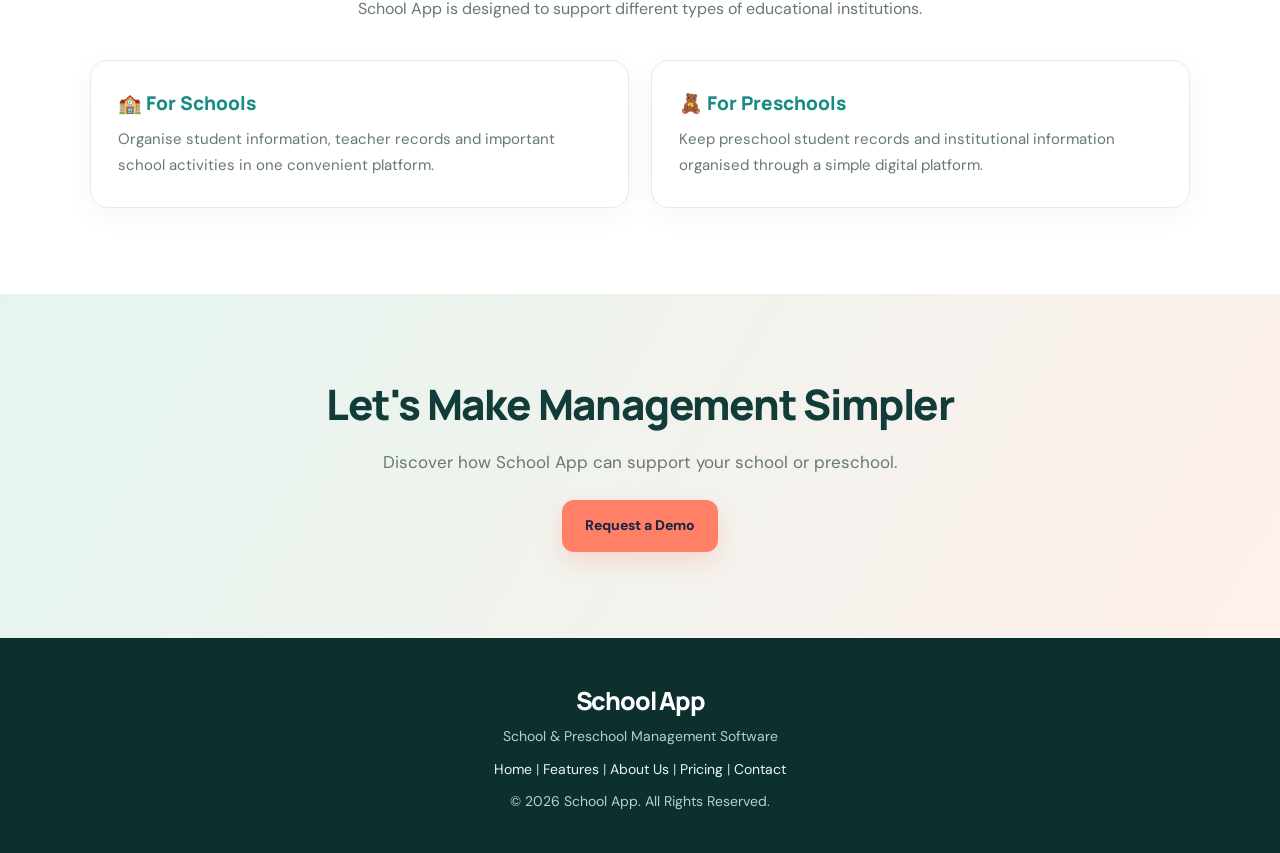
==== commit dc6e1022: "Add files via upload" ====
--- a/about.html
+++ b/about.html
@@ -5,17 +5,17 @@
     <meta charset="UTF-8">
     <meta name="viewport" content="width=device-width, initial-scale=1.0">
 
-    <title>About Us | Android School Application</title>
+    <title>About Us | School App</title>
 
     <meta name="description" content="Learn about School App, a school and preschool management software platform.">
 
-    <link rel="stylesheet" href="style.css">
+    <link rel="icon" type="image/svg+xml" href="logo.svg">\n    <link rel="stylesheet" href="style.css">
 </head>
 
 <body>
 
 <header>
-    <h1>Android School Application</h1>
+    <a class="brand" href="index.html" aria-label="School App home"><img src="logo.svg" alt=""><h1>School App</h1></a>
 <nav>
     <a href="index.html"><span class="nav-icon">🏠</span> Home</a>
     <a href="features.html"><span class="nav-icon">✨</span> Features</a>
@@ -56,7 +56,7 @@
             <h2>Who We Are</h2>
 
             <p>
-                School Application is a school and preschool management
+                School App is a school and preschool management
                 software platform designed to help educational
                 institutions organise their everyday administrative
                 activities.
--- a/style.css
+++ b/style.css
@@ -1,5 +1,5 @@
 @import url('https://fonts.googleapis.com/css2?family=DM+Sans:wght@400;500;600;700;800&family=Manrope:wght@500;600;700;800&display=swap');
-:root{--navy:#14213d;--blue:#3563e9;--blue2:#5b7cfa;--cyan:#35c6d8;--ink:#26334d;--muted:#68758d;--pale:#f4f7ff;--line:#e7ecf5;--white:#fff;--orange:#ffb454;--shadow:0 18px 55px rgba(32,57,112,.10)}
-*{margin:0;padding:0;box-sizing:border-box}html{scroll-behavior:smooth}body{font-family:'DM Sans',Arial,sans-serif;color:var(--ink);background:#fff;line-height:1.7;overflow-x:hidden}a{color:inherit}header{position:sticky;top:0;z-index:1000;display:flex;align-items:center;justify-content:space-between;gap:24px;padding:15px max(5%,calc((100% - 1200px)/2));background:rgba(255,255,255,.94);backdrop-filter:blur(16px);border-bottom:1px solid rgba(231,236,245,.85);box-shadow:0 5px 25px rgba(20,33,61,.045)}header h1{font:800 22px 'Manrope',sans-serif;color:var(--navy);letter-spacing:-.8px;white-space:nowrap}header h1:before{content:'✦';display:inline-grid;place-items:center;width:34px;height:34px;margin-right:9px;border-radius:11px;color:white;background:linear-gradient(135deg,var(--blue),var(--cyan));font-size:18px;vertical-align:middle}nav{display:flex;align-items:center;gap:7px;flex-wrap:wrap}nav a{font-size:14px;font-weight:700;text-decoration:none;color:#53617a;padding:9px 13px;border-radius:10px;transition:.25s}nav a:hover,nav a.active{background:#eef2ff;color:var(--blue)}.nav-icon{margin-right:5px}section{padding:86px 7%}.container{max-width:1160px;margin:auto}h2{font:800 clamp(28px,4vw,42px)/1.18 'Manrope',sans-serif;color:var(--navy);letter-spacing:-1.2px;margin-bottom:18px}h3{font:800 19px 'Manrope',sans-serif;color:var(--navy);margin-bottom:11px}p{color:var(--muted);margin-bottom:16px}.hero{position:relative;isolation:isolate;overflow:hidden;text-align:center;color:white;padding:105px 7% 112px;background:radial-gradient(circle at 12% 18%,rgba(53,198,216,.26),transparent 28%),radial-gradient(circle at 88% 82%,rgba(255,180,84,.2),transparent 25%),linear-gradient(125deg,#14213d 0%,#2449a8 52%,#4775f5 100%)}.hero:before,.hero:after{content:'';position:absolute;z-index:-1;border:1px solid rgba(255,255,255,.12);border-radius:50%;width:420px;height:420px}.hero:before{top:-260px;left:-110px}.hero:after{bottom:-330px;right:-80px;width:560px;height:560px}.hero .container{max-width:900px}.hero p{color:rgba(255,255,255,.83);font-size:18px;max-width:740px;margin:0 auto 28px}.hero p:first-child{display:inline-block;color:#d9faff;font-size:12px;font-weight:800;letter-spacing:2px;text-transform:uppercase;background:rgba(255,255,255,.12);border:1px solid rgba(255,255,255,.18);padding:8px 15px;border-radius:30px;margin-bottom:23px}.hero h2{color:#fff;font-size:clamp(36px,5.7vw,60px);max-width:850px;margin:0 auto 22px;letter-spacing:-2px}.btn,button{display:inline-flex;align-items:center;justify-content:center;gap:8px;background:var(--orange);color:#182744;padding:14px 23px;border:0;border-radius:12px;text-decoration:none;font-weight:800;font-size:14px;box-shadow:0 9px 22px rgba(255,180,84,.2);cursor:pointer;transition:transform .25s,box-shadow .25s,background .25s}.btn:hover,button:hover{transform:translateY(-3px);background:#ffc477;box-shadow:0 13px 26px rgba(255,180,84,.3)}.hero .btn+ .btn{margin-left:10px;background:rgba(255,255,255,.12);color:#fff;border:1px solid rgba(255,255,255,.3);box-shadow:none}.hero .btn+.btn:hover{background:#fff;color:var(--blue)}.features{background:var(--pale);text-align:center}.features .container>p,.container>p{max-width:760px}.features .container>p{margin-left:auto;margin-right:auto}.card-container{display:grid;grid-template-columns:repeat(auto-fit,minmax(235px,1fr));gap:22px;margin-top:38px;text-align:left}.card{position:relative;background:white;padding:29px 27px;border:1px solid var(--line);border-radius:18px;box-shadow:0 8px 28px rgba(32,57,112,.045);transition:transform .28s,box-shadow .28s,border-color .28s;overflow:hidden}.card:before{content:'';position:absolute;left:0;top:0;width:100%;height:4px;background:linear-gradient(90deg,var(--blue),var(--cyan));opacity:0;transition:.25s}.card:hover{transform:translateY(-7px);box-shadow:var(--shadow);border-color:#d8e1ff}.card:hover:before{opacity:1}.card h3{color:var(--blue)}.card p{font-size:15px;margin-bottom:0}.card ul{padding-left:20px;color:var(--muted);margin:14px 0 22px}.card li{padding:4px 0}.highlight{position:relative;overflow:hidden;text-align:center;background:linear-gradient(120deg,#eef3ff,#e8fbff)}.highlight h2{color:var(--navy)}.highlight .container{max-width:800px}.highlight p{font-size:17px}.highlight .btn{margin-top:8px}form{max-width:700px;margin:35px auto 0;padding:34px;background:white;border:1px solid var(--line);border-radius:20px;box-shadow:var(--shadow);display:grid;gap:10px;text-align:left}label{font-size:14px;font-weight:700;color:var(--navy);margin-top:7px}input,textarea,select{width:100%;padding:14px 15px;border:1px solid #dce3ef;border-radius:11px;background:#fbfcff;color:var(--ink);font:inherit;outline:none;transition:.2s}input:focus,textarea:focus,select:focus{border-color:var(--blue2);box-shadow:0 0 0 4px rgba(91,124,250,.12);background:white}textarea{min-height:140px;resize:vertical}form button{margin-top:10px;justify-self:start}.note{font-size:12px;margin:8px 0 0}.container>h2{text-align:inherit}section:not(.hero) .container>h2{text-align:center}section:not(.hero) .container>p{text-align:center;margin-left:auto;margin-right:auto}footer{background:#111d36;color:#fff;text-align:center;padding:48px 7% 30px}footer h2{color:white!important;font-size:25px;margin-bottom:8px}footer p{color:#b8c4da;margin:9px 0;font-size:14px}footer a{color:#eaf0ff!important;text-decoration:none}footer a:hover{color:#72e1ed!important}.reveal{opacity:0;transform:translateY(22px);transition:opacity .65s ease,transform .65s ease}.reveal.visible{opacity:1;transform:none}body.features-page .hero h2{color:white!important}body.features-page .hero p{color:rgba(255,255,255,.85)}.note{line-height:1.5}
-@media(max-width:800px){header{padding:13px 5%;flex-direction:column;gap:10px}header h1{font-size:20px}nav{justify-content:center;gap:3px}nav a{padding:8px 9px;font-size:13px}.hero{padding:78px 6% 84px}.hero h2{letter-spacing:-1.2px}.hero p{font-size:16px}section{padding:65px 6%}.card-container{gap:15px}.card{padding:24px}form{padding:24px}}@media(max-width:480px){nav a{font-size:12px;padding:7px 8px}.nav-icon{display:none}.hero .btn{margin:5px 3px}.hero .btn+.btn{margin-left:3px}.hero h2{font-size:35px}section{padding:54px 5%}form{padding:20px}}
+:root{--navy:#123C3A;--blue:#168C83;--blue2:#20BFA9;--cyan:#A7E8D9;--ink:#263B39;--muted:#667875;--pale:#F3F8F5;--line:#E1ECE7;--white:#fff;--orange:#FF8066;--shadow:0 18px 55px rgba(18,60,58,.12)}
+*{margin:0;padding:0;box-sizing:border-box}html{scroll-behavior:smooth}body{font-family:'DM Sans',Arial,sans-serif;color:var(--ink);background:#fff;line-height:1.7;overflow-x:hidden}a{color:inherit}header{position:sticky;top:0;z-index:1000;display:flex;align-items:center;justify-content:space-between;gap:24px;padding:15px max(5%,calc((100% - 1200px)/2));background:rgba(255,255,255,.94);backdrop-filter:blur(16px);border-bottom:1px solid rgba(231,236,245,.85);box-shadow:0 5px 25px rgba(20,33,61,.045)}header .brand{display:flex;align-items:center;gap:11px;text-decoration:none;flex-shrink:0}header .brand img{width:43px;height:43px;display:block}header h1{font:800 22px 'Manrope',sans-serif;color:var(--navy);letter-spacing:-.8px;white-space:nowrap}header h1:before{content:none}nav{display:flex;align-items:center;gap:7px;flex-wrap:wrap}nav a{font-size:14px;font-weight:700;text-decoration:none;color:#53617a;padding:9px 13px;border-radius:10px;transition:.25s}nav a:hover,nav a.active{background:#E4F5EF;color:var(--blue)}.nav-icon{margin-right:5px}section{padding:86px 7%}.container{max-width:1160px;margin:auto}h2{font:800 clamp(28px,4vw,42px)/1.18 'Manrope',sans-serif;color:var(--navy);letter-spacing:-1.2px;margin-bottom:18px}h3{font:800 19px 'Manrope',sans-serif;color:var(--navy);margin-bottom:11px}p{color:var(--muted);margin-bottom:16px}.hero{position:relative;isolation:isolate;overflow:hidden;text-align:center;color:white;padding:105px 7% 112px;background:radial-gradient(circle at 12% 18%,rgba(167,232,217,.28),transparent 28%),radial-gradient(circle at 88% 82%,rgba(255,128,102,.22),transparent 25%),linear-gradient(125deg,#123C3A 0%,#176E67 54%,#20A995 100%)}.hero:before,.hero:after{content:'';position:absolute;z-index:-1;border:1px solid rgba(255,255,255,.12);border-radius:50%;width:420px;height:420px}.hero:before{top:-260px;left:-110px}.hero:after{bottom:-330px;right:-80px;width:560px;height:560px}.hero .container{max-width:900px}.hero p{color:rgba(255,255,255,.83);font-size:18px;max-width:740px;margin:0 auto 28px}.hero p:first-child{display:inline-block;color:#D5FFF4;font-size:12px;font-weight:800;letter-spacing:2px;text-transform:uppercase;background:rgba(255,255,255,.12);border:1px solid rgba(255,255,255,.18);padding:8px 15px;border-radius:30px;margin-bottom:23px}.hero h2{color:#fff;font-size:clamp(36px,5.7vw,60px);max-width:850px;margin:0 auto 22px;letter-spacing:-2px}.btn,button{display:inline-flex;align-items:center;justify-content:center;gap:8px;background:var(--orange);color:#182744;padding:14px 23px;border:0;border-radius:12px;text-decoration:none;font-weight:800;font-size:14px;box-shadow:0 9px 22px rgba(255,128,102,.22);cursor:pointer;transition:transform .25s,box-shadow .25s,background .25s}.btn:hover,button:hover{transform:translateY(-3px);background:#FF9A83;box-shadow:0 13px 26px rgba(255,128,102,.30)}.hero .btn+ .btn{margin-left:10px;background:rgba(255,255,255,.12);color:#fff;border:1px solid rgba(255,255,255,.3);box-shadow:none}.hero .btn+.btn:hover{background:#fff;color:var(--blue)}.features{background:var(--pale);text-align:center}.features .container>p,.container>p{max-width:760px}.features .container>p{margin-left:auto;margin-right:auto}.card-container{display:grid;grid-template-columns:repeat(auto-fit,minmax(235px,1fr));gap:22px;margin-top:38px;text-align:left}.card{position:relative;background:white;padding:29px 27px;border:1px solid var(--line);border-radius:18px;box-shadow:0 8px 28px rgba(32,57,112,.045);transition:transform .28s,box-shadow .28s,border-color .28s;overflow:hidden}.card:before{content:'';position:absolute;left:0;top:0;width:100%;height:4px;background:linear-gradient(90deg,var(--blue),var(--orange));opacity:0;transition:.25s}.card:hover{transform:translateY(-7px);box-shadow:var(--shadow);border-color:#C5E9DF}.card:hover:before{opacity:1}.card h3{color:var(--blue)}.card p{font-size:15px;margin-bottom:0}.card ul{padding-left:20px;color:var(--muted);margin:14px 0 22px}.card li{padding:4px 0}.highlight{position:relative;overflow:hidden;text-align:center;background:linear-gradient(120deg,#E4F5EF,#FFF0EB)}.highlight h2{color:var(--navy)}.highlight .container{max-width:800px}.highlight p{font-size:17px}.highlight .btn{margin-top:8px}form{max-width:700px;margin:35px auto 0;padding:34px;background:white;border:1px solid var(--line);border-radius:20px;box-shadow:var(--shadow);display:grid;gap:10px;text-align:left}label{font-size:14px;font-weight:700;color:var(--navy);margin-top:7px}input,textarea,select{width:100%;padding:14px 15px;border:1px solid #dce3ef;border-radius:11px;background:#fbfcff;color:var(--ink);font:inherit;outline:none;transition:.2s}input:focus,textarea:focus,select:focus{border-color:var(--blue2);box-shadow:0 0 0 4px rgba(32,191,169,.15);background:white}textarea{min-height:140px;resize:vertical}form button{margin-top:10px;justify-self:start}.note{font-size:12px;margin:8px 0 0}.container>h2{text-align:inherit}section:not(.hero) .container>h2{text-align:center}section:not(.hero) .container>p{text-align:center;margin-left:auto;margin-right:auto}footer{background:#0D302F;color:#fff;text-align:center;padding:48px 7% 30px}footer h2{color:white!important;font-size:25px;margin-bottom:8px}footer p{color:#B8D0CA;margin:9px 0;font-size:14px}footer a{color:#E8F6F1!important;text-decoration:none}footer a:hover{color:#FF9A83!important}.reveal{opacity:0;transform:translateY(22px);transition:opacity .65s ease,transform .65s ease}.reveal.visible{opacity:1;transform:none}body.features-page .hero h2{color:white!important}body.features-page .hero p{color:rgba(255,255,255,.85)}.note{line-height:1.5}
+@media(max-width:800px){header{padding:13px 5%;flex-direction:column;gap:10px}header h1{font-size:20px}header .brand img{width:39px;height:39px}nav{justify-content:center;gap:3px}nav a{padding:8px 9px;font-size:13px}.hero{padding:78px 6% 84px}.hero h2{letter-spacing:-1.2px}.hero p{font-size:16px}section{padding:65px 6%}.card-container{gap:15px}.card{padding:24px}form{padding:24px}}@media(max-width:480px){nav a{font-size:12px;padding:7px 8px}.nav-icon{display:none}.hero .btn{margin:5px 3px}.hero .btn+.btn{margin-left:3px}.hero h2{font-size:35px}section{padding:54px 5%}form{padding:20px}}
 @media(prefers-reduced-motion:reduce){*,*:before,*:after{scroll-behavior:auto!important;transition:none!important}.reveal{opacity:1;transform:none}}
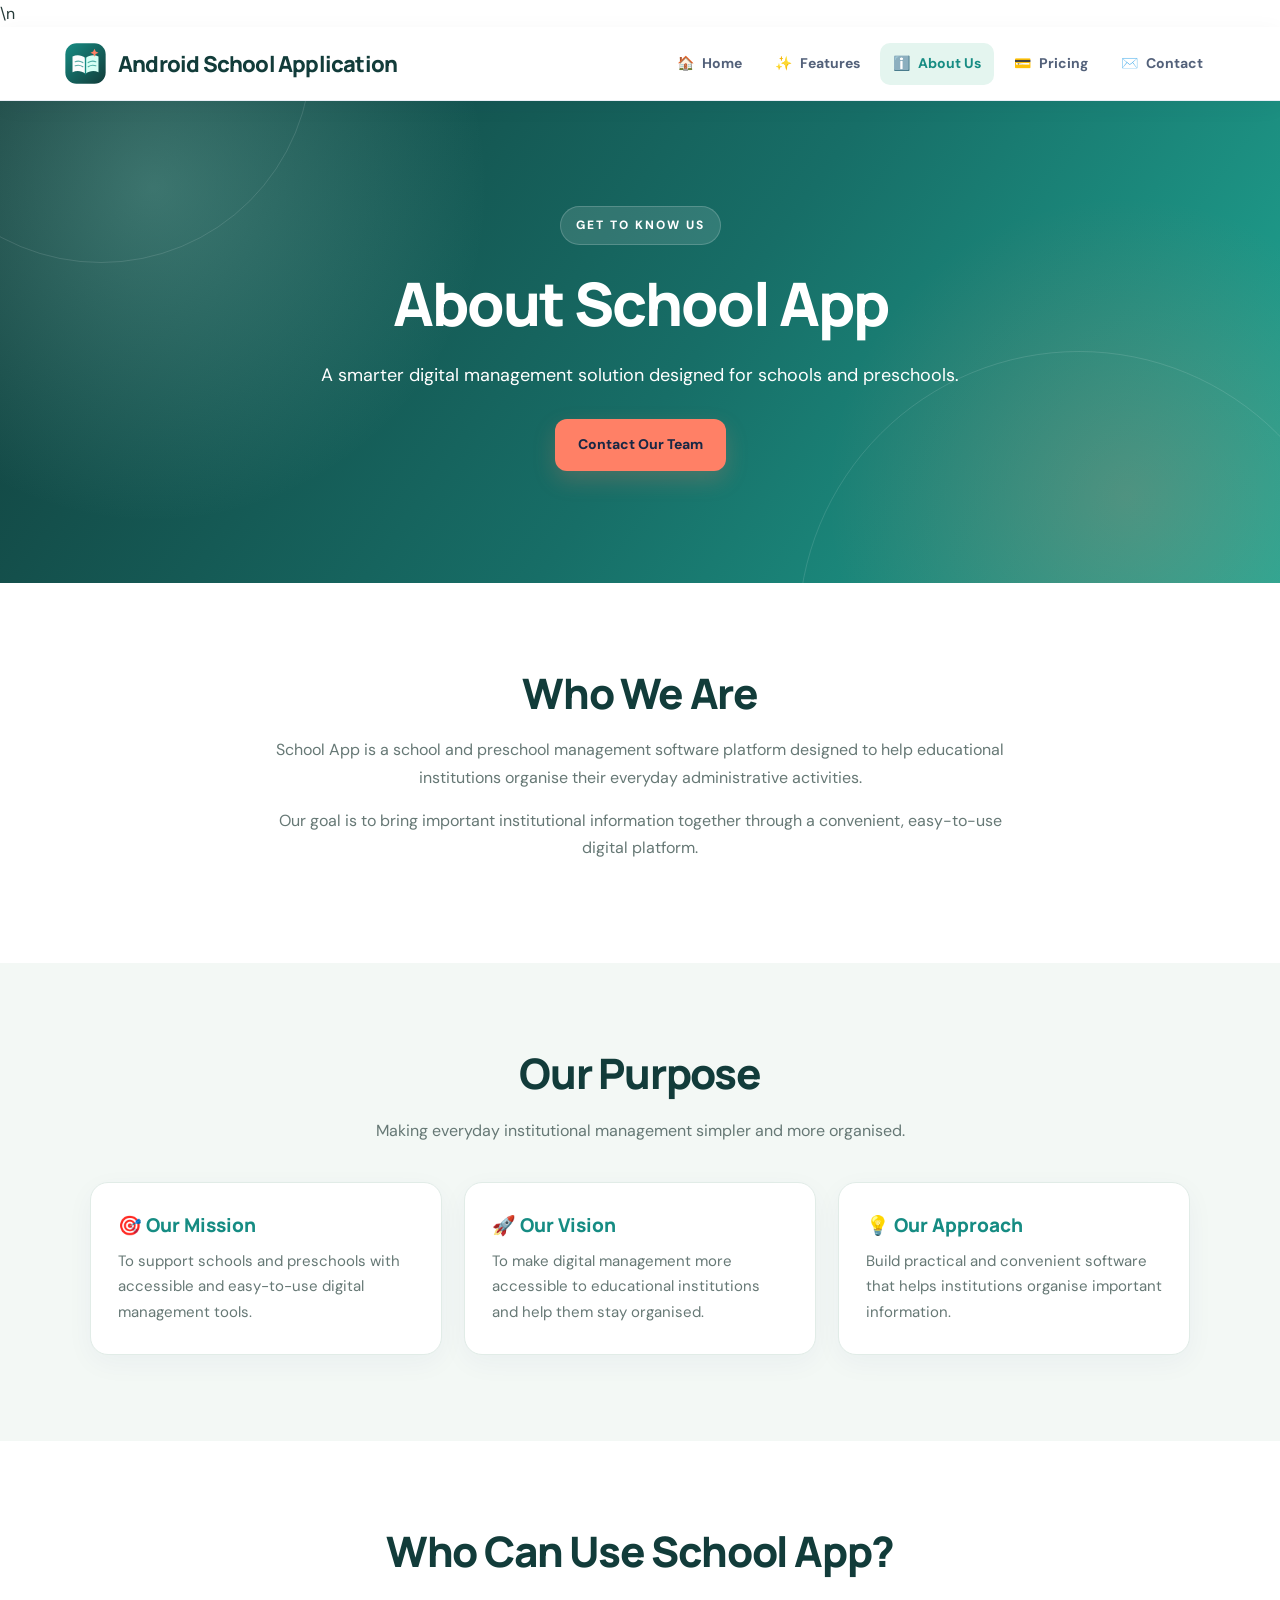
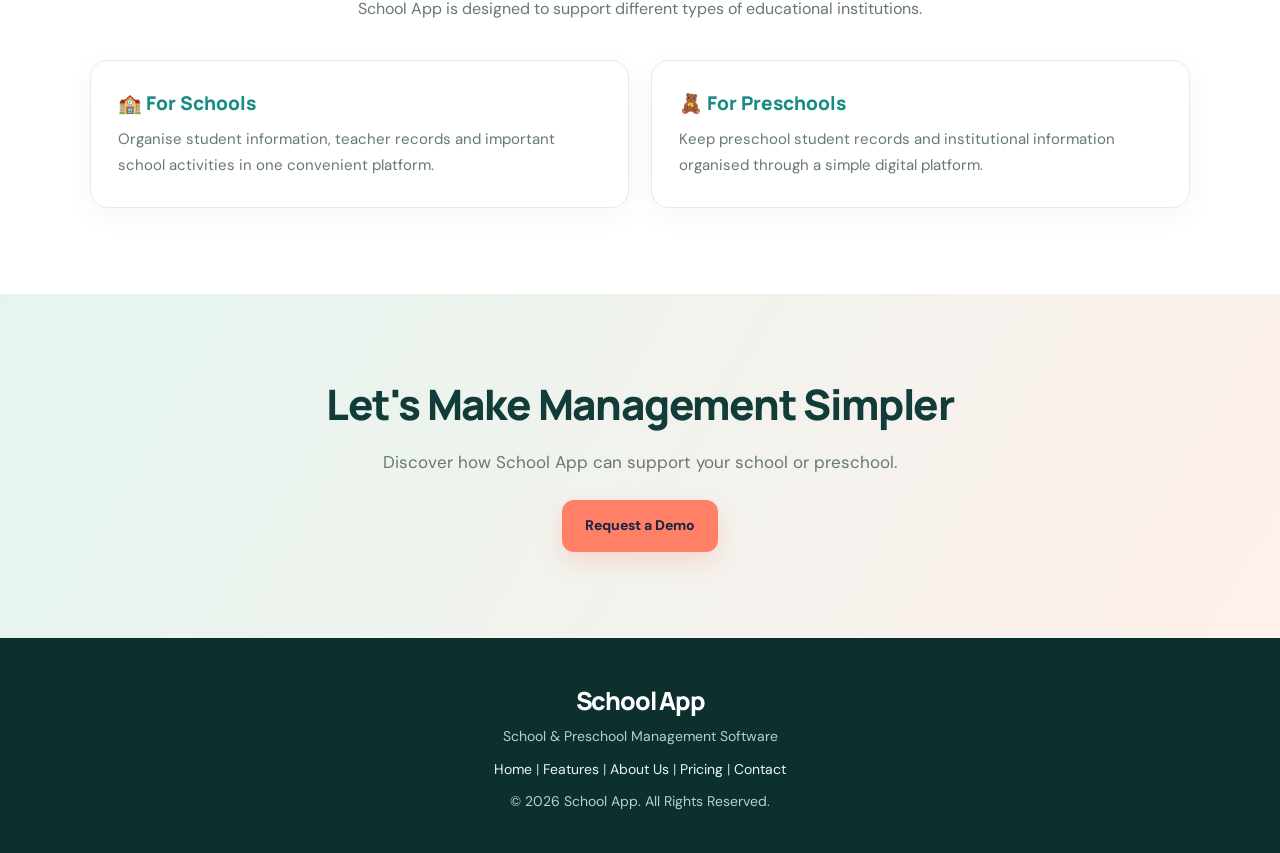
==== commit 15908c50: "Update about.html" ====
--- a/about.html
+++ b/about.html
@@ -5,9 +5,9 @@
     <meta charset="UTF-8">
     <meta name="viewport" content="width=device-width, initial-scale=1.0">
 
-    <title>About Us | School App</title>
-
-    <meta name="description" content="Learn about School App, a school and preschool management software platform.">
+    <title>About Us | Android School Application</title>
+
+    <meta name="description" content="Learn about Android School Application a school and preschool management software platform.">
 
     <link rel="icon" type="image/svg+xml" href="logo.svg">\n    <link rel="stylesheet" href="style.css">
 </head>
@@ -15,7 +15,7 @@
 <body>
 
 <header>
-    <a class="brand" href="index.html" aria-label="School App home"><img src="logo.svg" alt=""><h1>School App</h1></a>
+    <a class="brand" href="index.html" aria-label="School App home"><img src="logo.svg" alt=""><h1>Android School Application</h1></a>
 <nav>
     <a href="index.html"><span class="nav-icon">🏠</span> Home</a>
     <a href="features.html"><span class="nav-icon">✨</span> Features</a>
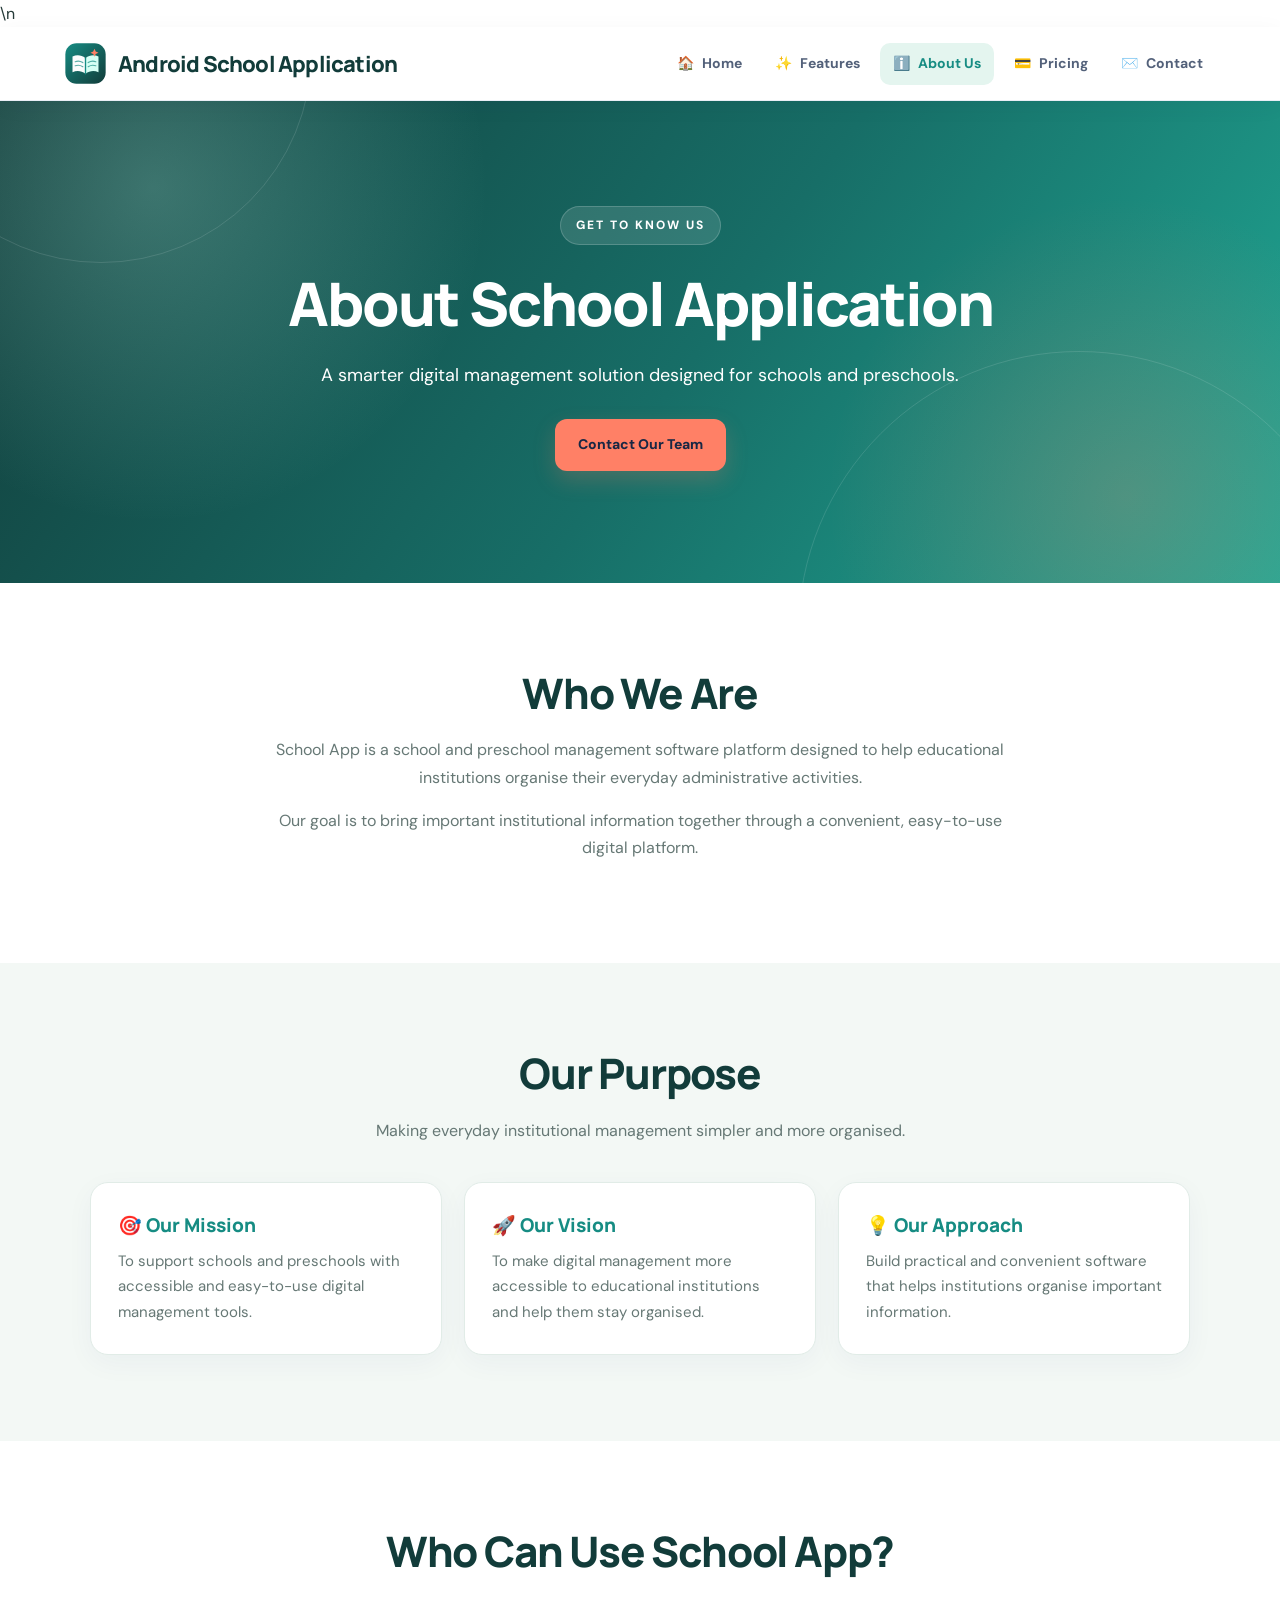
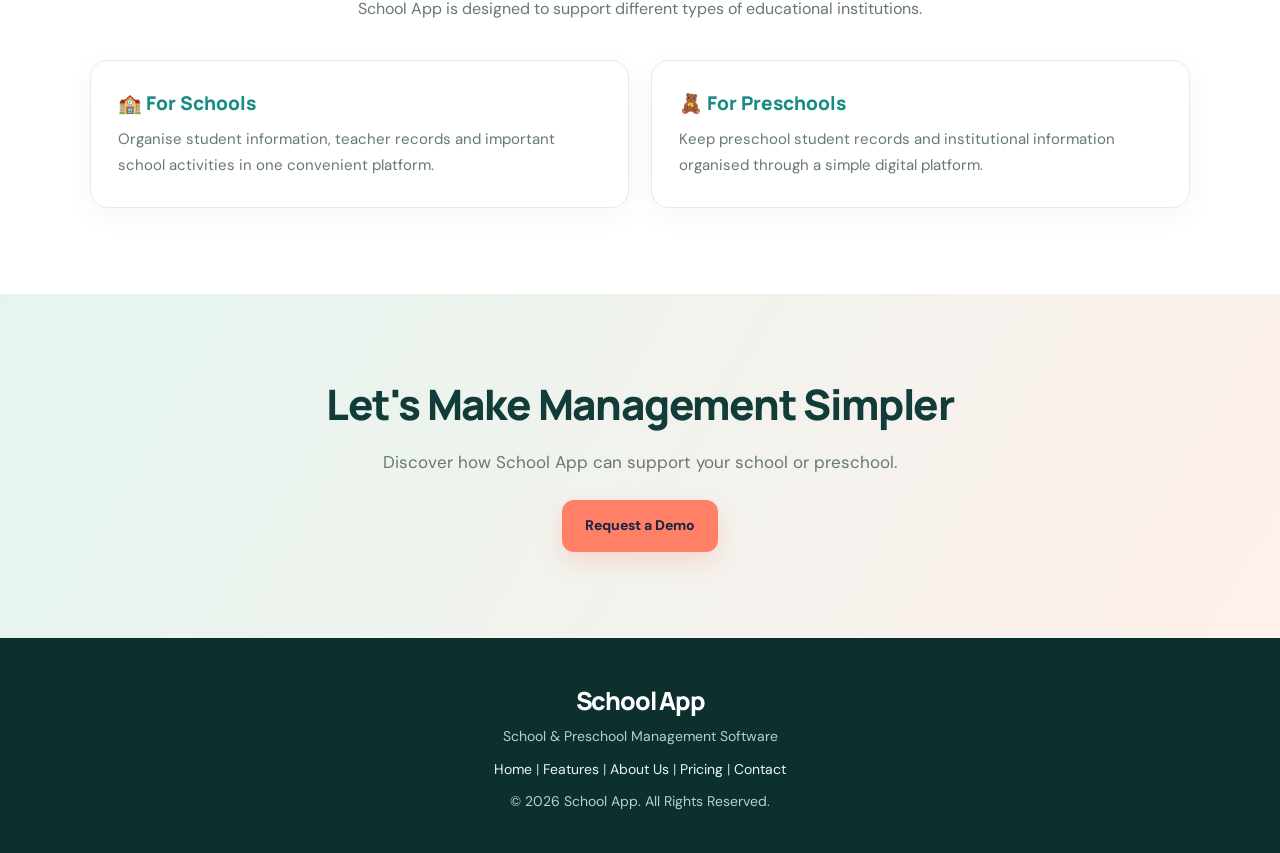
==== commit 51ae63d4: "Add files via upload" ====
--- a/about.html
+++ b/about.html
@@ -7,7 +7,7 @@
 
     <title>About Us | Android School Application</title>
 
-    <meta name="description" content="Learn about Android School Application a school and preschool management software platform.">
+    <meta name="description" content="Learn about School App, a school and preschool management software platform.">
 
     <link rel="icon" type="image/svg+xml" href="logo.svg">\n    <link rel="stylesheet" href="style.css">
 </head>
@@ -36,7 +36,7 @@
             </p>
 
             <h2 style="color: #ffffff !important;">
-                About School App
+                About School Application
             </h2>
 
             <p style="color: #ffffff !important;">
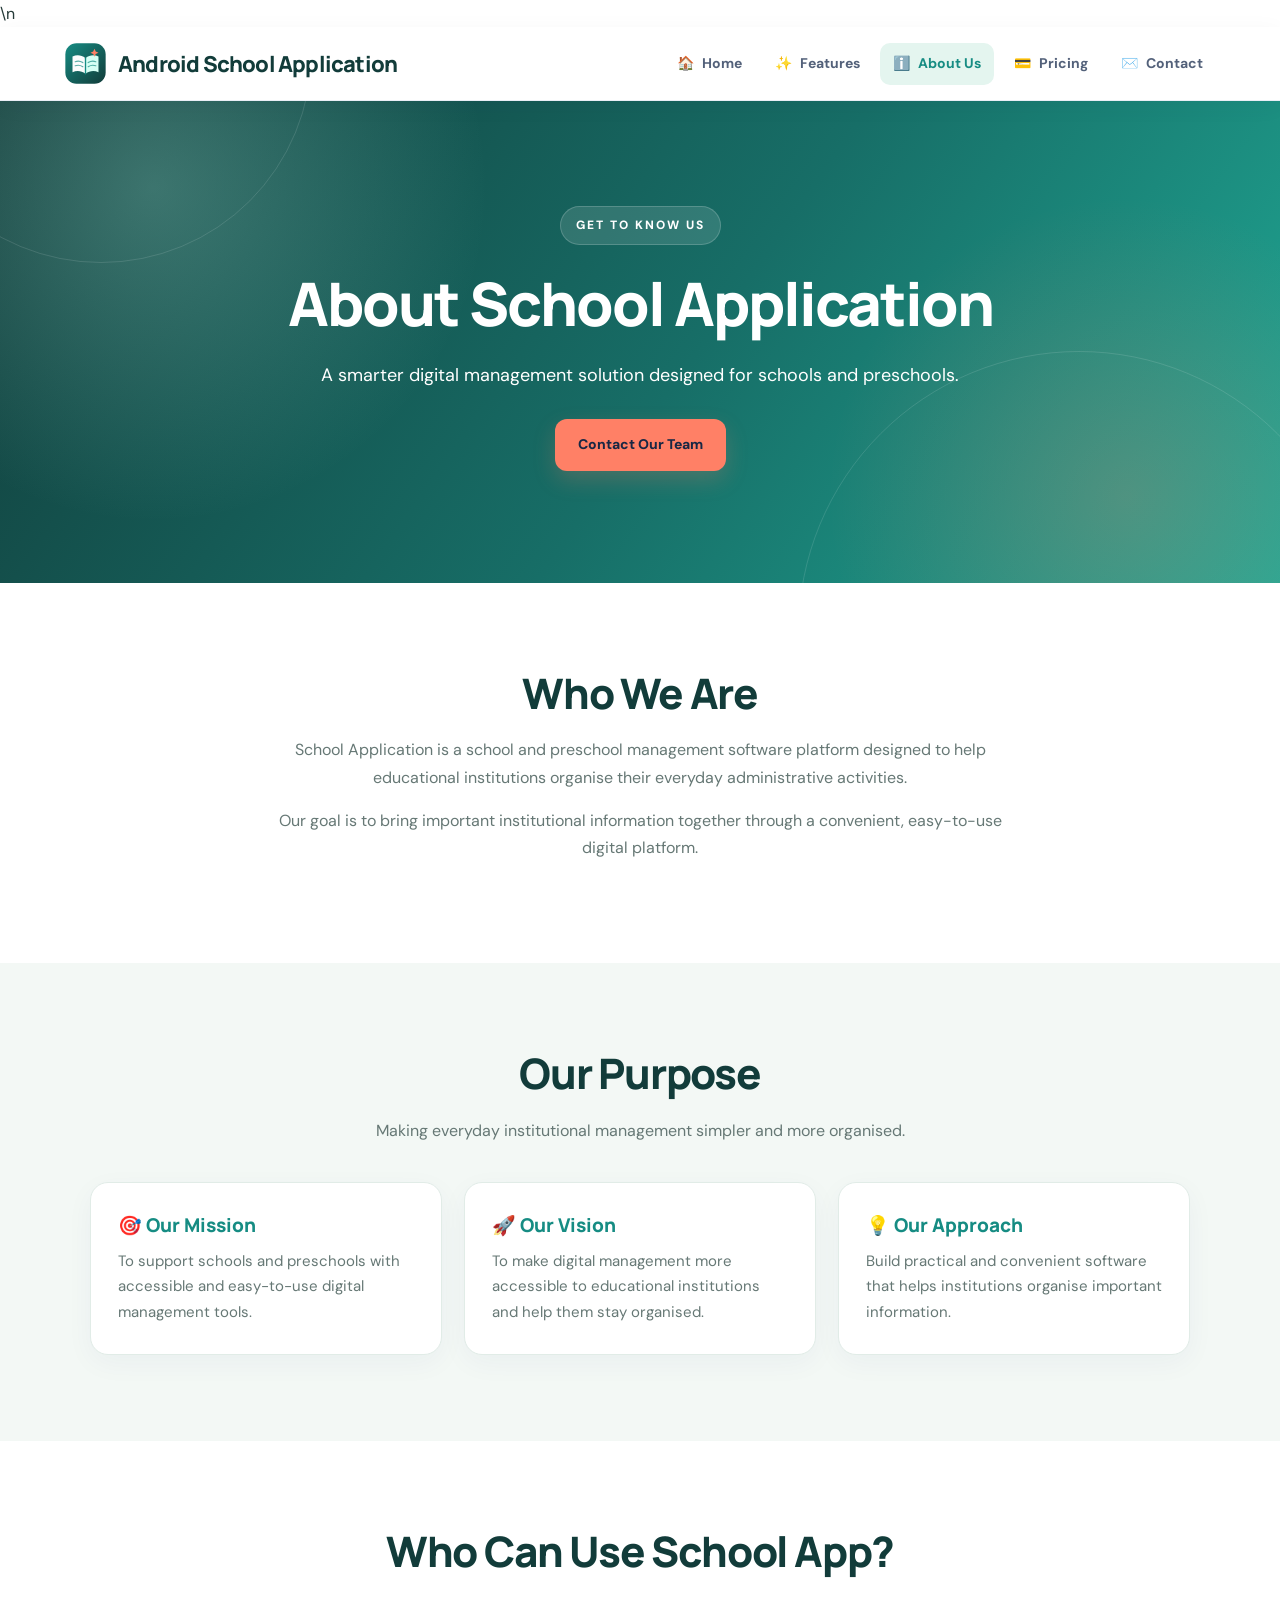
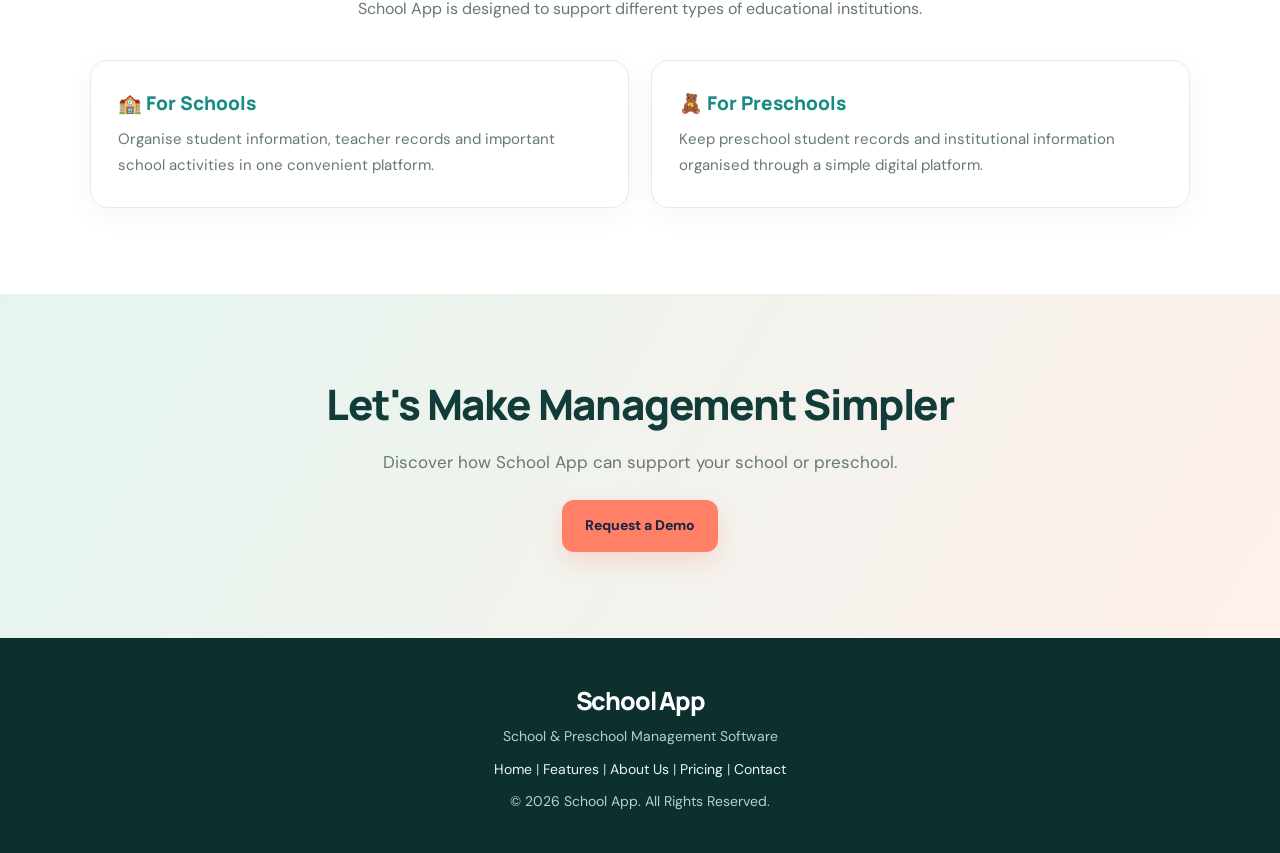
==== commit 31cefcb1: "Update 'School App' to 'School Application'" ====
--- a/about.html
+++ b/about.html
@@ -56,7 +56,7 @@
             <h2>Who We Are</h2>
 
             <p>
-                School App is a school and preschool management
+                School Application is a school and preschool management
                 software platform designed to help educational
                 institutions organise their everyday administrative
                 activities.
